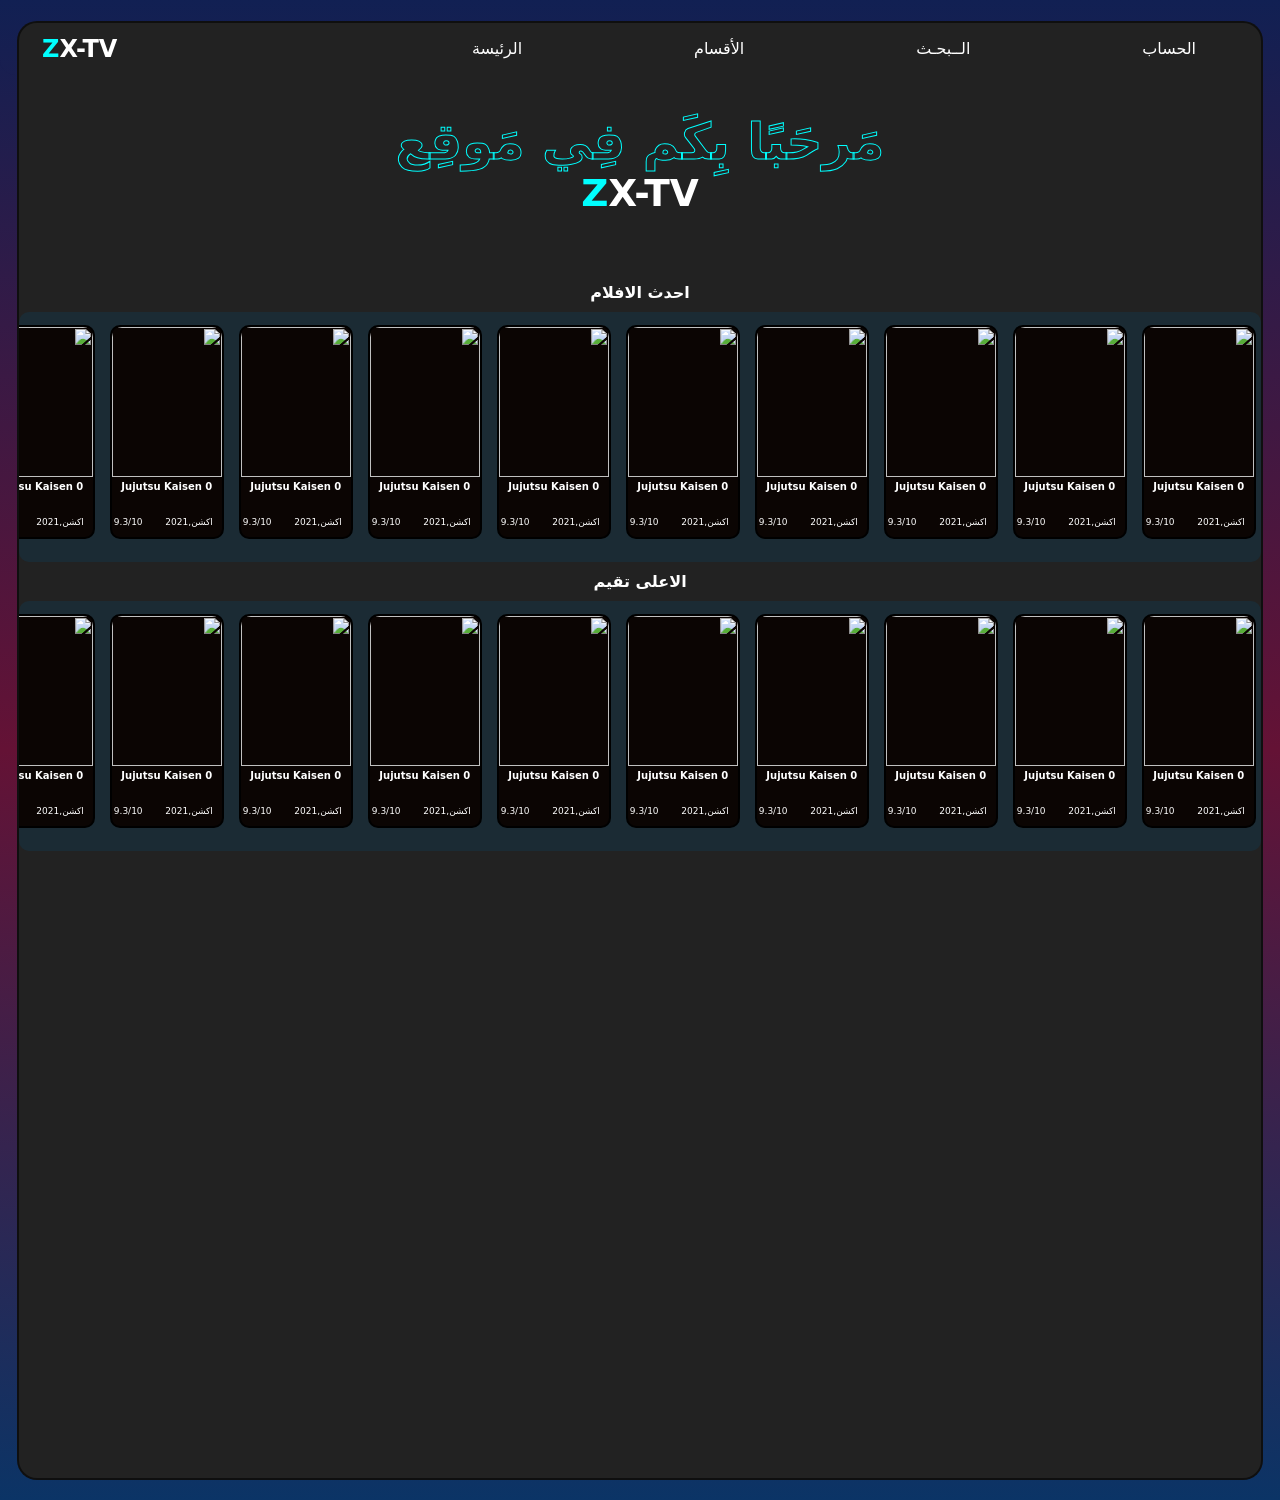
==== index.html @ 9d4d7cb9 "Add files via upload" ====
<!DOCTYPE html>
<html lang="en">
<head>
    <meta charset="UTF-8">
    <meta name="viewport" content="width=device-width, initial-scale=1.0">
     <link rel="stylesheet" href="style.css">
    <title>nourZX-TV</title>
    <link href='https://unpkg.com/boxicons@2.1.4/css/boxicons.min.css' rel='stylesheet'>
</head>
<body id="body">
    <div class="contaner">
    <div class="navbar" id="navbar1">
        <h2 class="logo"><a href="#"><b>Z</b>X-TV</a></h2>
        <ul>
            <li><a class="home" href="#">الرئيسة</a></li>
            <li><a class="cc" href="#">الأقسام</a></li>
            <li><a class="search" href="#">الــبحـث</a></li>
            <li><a href="#" class="gmail">الحساب</a></li>
        </ul>
        <button class="btnnav1"><i class='bx bx-menu'></i></button>
    </div>
    
    <div class="navbar2">
    <button class="btnnav"><i class='bx bx-menu'></i></button>
        <ul>
            <li><a class="home2" href="#">الرئيسة</a></li>
            <li><a class="cc2" href="#">الأقسام</a></li>
        </ul>
    </div>

        <div class="hello">
        <h1>مَرحَبًا بِكَم فِي مَوقِع</h1>
        <h2><b>Z</b>X-TV</h2>
        </div>

<div class="listmove">

    


<h4 class="sis">احدث الافلام</h4>
<div dir="rtl" class="movebar">


        

    <!-- الفلم -->
    <div class="move" >
        <!-- رابط مشاهده الفلم -->
        <a href="moves/Jujutsu Kaisen 0.html">
            <div>
            <!-- صوره الفلم -->
            <img src="https://pics.filmaffinity.com/gekijouban_jujutsu_kaisen_0-601223183-large.jpg" alt="">
            <!-- اسم الفلم -->
            <h4 class="name">Jujutsu Kaisen 0</h4>
            <!-- التفاصيل -->
            <ul class="CategoryRating">
                <!-- تصنيف الفلم -->
                <li> اكشن,2021</li>
                <!-- تقيم الفلم -->
                <li>9.3/10</li>
            </ul>
            </div>
        </a>

    </div>
    <!-- الفلم -->
    <div class="move" >
        <!-- رابط مشاهده الفلم -->
        <a href="moves/Jujutsu Kaisen 0.html">
            <div>
            <!-- صوره الفلم -->
            <img src="https://pics.filmaffinity.com/gekijouban_jujutsu_kaisen_0-601223183-large.jpg" alt="">
            <!-- اسم الفلم -->
            <h4 class="name">Jujutsu Kaisen 0</h4>
            <!-- التفاصيل -->
            <ul class="CategoryRating">
                <!-- تصنيف الفلم -->
                <li> اكشن,2021</li>
                <!-- تقيم الفلم -->
                <li>9.3/10</li>
            </ul>
            </div>
        </a>

    </div>
    <!-- الفلم -->
    <div class="move" >
        <!-- رابط مشاهده الفلم -->
        <a href="moves/Jujutsu Kaisen 0.html">
            <div>
            <!-- صوره الفلم -->
            <img src="https://pics.filmaffinity.com/gekijouban_jujutsu_kaisen_0-601223183-large.jpg" alt="">
            <!-- اسم الفلم -->
            <h4 class="name">Jujutsu Kaisen 0</h4>
            <!-- التفاصيل -->
            <ul class="CategoryRating">
                <!-- تصنيف الفلم -->
                <li> اكشن,2021</li>
                <!-- تقيم الفلم -->
                <li>9.3/10</li>
            </ul>
            </div>
        </a>

    </div>
    <!-- الفلم -->
    <div class="move">
        <!-- رابط مشاهده الفلم -->
        <a href="moves/Jujutsu Kaisen 0.html">
            <div>
            <!-- صوره الفلم -->
            <img src="https://pics.filmaffinity.com/gekijouban_jujutsu_kaisen_0-601223183-large.jpg" alt="">
            <!-- اسم الفلم -->
            <h4 class="name">Jujutsu Kaisen 0</h4>
            <!-- التفاصيل -->
            <ul class="CategoryRating">
                <!-- تصنيف الفلم -->
                <li> اكشن,2021</li>
                <!-- تقيم الفلم -->
                <li>9.3/10</li>
            </ul>
            </div>
        </a>

    </div>
     <!-- الفلم -->
     <div class="move">
        <!-- رابط مشاهده الفلم -->
        <a href="moves/Jujutsu Kaisen 0.html">
            <div>
            <!-- صوره الفلم -->
            <img src="https://pics.filmaffinity.com/gekijouban_jujutsu_kaisen_0-601223183-large.jpg" alt="">
            <!-- اسم الفلم -->
            <h4 class="name">Jujutsu Kaisen 0</h4>
            <!-- التفاصيل -->
            <ul class="CategoryRating">
                <!-- تصنيف الفلم -->
                <li> اكشن,2021</li>
                <!-- تقيم الفلم -->
                <li>9.3/10</li>
            </ul>
            </div>
        </a>

    </div>
    <!-- الفلم -->
    <div class="move">
        <!-- رابط مشاهده الفلم -->
        <a href="moves/Jujutsu Kaisen 0.html">
            <div>
            <!-- صوره الفلم -->
            <img src="https://pics.filmaffinity.com/gekijouban_jujutsu_kaisen_0-601223183-large.jpg" alt="">
            <!-- اسم الفلم -->
            <h4 class="name">Jujutsu Kaisen 0</h4>
            <!-- التفاصيل -->
            <ul class="CategoryRating">
                <!-- تصنيف الفلم -->
                <li> اكشن,2021</li>
                <!-- تقيم الفلم -->
                <li>9.3/10</li>
            </ul>
            </div>
        </a>

    </div>
    <!-- الفلم -->
    <div class="move" >
        <!-- رابط مشاهده الفلم -->
        <a href="moves/Jujutsu Kaisen 0.html">
            <div>
            <!-- صوره الفلم -->
            <img src="https://pics.filmaffinity.com/gekijouban_jujutsu_kaisen_0-601223183-large.jpg" alt="">
            <!-- اسم الفلم -->
            <h4 class="name">Jujutsu Kaisen 0</h4>
            <!-- التفاصيل -->
            <ul class="CategoryRating">
                <!-- تصنيف الفلم -->
                <li> اكشن,2021</li>
                <!-- تقيم الفلم -->
                <li>9.3/10</li>
            </ul>
            </div>
        </a>

    </div>
    <!-- الفلم -->
    <div class="move" >
        <!-- رابط مشاهده الفلم -->
        <a href="moves/Jujutsu Kaisen 0.html">
            <div>
            <!-- صوره الفلم -->
            <img src="https://pics.filmaffinity.com/gekijouban_jujutsu_kaisen_0-601223183-large.jpg" alt="">
            <!-- اسم الفلم -->
            <h4 class="name">Jujutsu Kaisen 0</h4>
            <!-- التفاصيل -->
            <ul class="CategoryRating">
                <!-- تصنيف الفلم -->
                <li> اكشن,2021</li>
                <!-- تقيم الفلم -->
                <li>9.3/10</li>
            </ul>
            </div>
        </a>

    </div>
     <!-- الفلم -->
     <div class="move" >
        <!-- رابط مشاهده الفلم -->
        <a href="moves/Jujutsu Kaisen 0.html">
            <div>
            <!-- صوره الفلم -->
            <img src="https://pics.filmaffinity.com/gekijouban_jujutsu_kaisen_0-601223183-large.jpg" alt="">
            <!-- اسم الفلم -->
            <h4 class="name">Jujutsu Kaisen 0</h4>
            <!-- التفاصيل -->
            <ul class="CategoryRating">
                <!-- تصنيف الفلم -->
                <li> اكشن,2021</li>
                <!-- تقيم الفلم -->
                <li>9.3/10</li>
            </ul>
            </div>
        </a>

    </div>
    <!-- الفلم -->
    <div class="move" >
        <!-- رابط مشاهده الفلم -->
        <a href="moves/Jujutsu Kaisen 0.html">
            <div>
            <!-- صوره الفلم -->
            <img src="https://pics.filmaffinity.com/gekijouban_jujutsu_kaisen_0-601223183-large.jpg" alt="">
            <!-- اسم الفلم -->
            <h4 class="name">Jujutsu Kaisen 0</h4>
            <!-- التفاصيل -->
            <ul class="CategoryRating">
                <!-- تصنيف الفلم -->
                <li> اكشن,2021</li>
                <!-- تقيم الفلم -->
                <li>9.3/10</li>
            </ul>
            </div>
        </a>

    </div>
    <!-- الفلم -->
    <div class="move">
        <!-- رابط مشاهده الفلم -->
        <a href="moves/Jujutsu Kaisen 0.html">
            <div>
            <!-- صوره الفلم -->
            <img src="https://pics.filmaffinity.com/gekijouban_jujutsu_kaisen_0-601223183-large.jpg" alt="">
            <!-- اسم الفلم -->
            <h4 class="name">Jujutsu Kaisen 0</h4>
            <!-- التفاصيل -->
            <ul class="CategoryRating">
                <!-- تصنيف الفلم -->
                <li> اكشن,2021</li>
                <!-- تقيم الفلم -->
                <li>9.3/10</li>
            </ul>
            </div>
        </a>

    </div>
    <!-- الفلم -->
    <div class="move" >
        <!-- رابط مشاهده الفلم -->
        <a href="moves/Jujutsu Kaisen 0.html">
            <div>
            <!-- صوره الفلم -->
            <img src="https://pics.filmaffinity.com/gekijouban_jujutsu_kaisen_0-601223183-large.jpg" alt="">
            <!-- اسم الفلم -->
            <h4 class="name">Jujutsu Kaisen 0</h4>
            <!-- التفاصيل -->
            <ul class="CategoryRating">
                <!-- تصنيف الفلم -->
                <li> اكشن,2021</li>
                <!-- تقيم الفلم -->
                <li>9.3/10</li>
            </ul>
            </div>
        </a>

    </div> 
     <!-- الفلم -->
     <div class="move" >
        <!-- رابط مشاهده الفلم -->
        <a href="moves/Jujutsu Kaisen 0.html">
            <div>
            <!-- صوره الفلم -->
            <img src="https://pics.filmaffinity.com/gekijouban_jujutsu_kaisen_0-601223183-large.jpg" alt="">
            <!-- اسم الفلم -->
            <h4 class="name">Jujutsu Kaisen 0</h4>
            <!-- التفاصيل -->
            <ul class="CategoryRating">
                <!-- تصنيف الفلم -->
                <li> اكشن,2021</li>
                <!-- تقيم الفلم -->
                <li>9.3/10</li>
            </ul>
            </div>
        </a>

    </div>
    <!-- الفلم -->
    <div class="move" >
        <!-- رابط مشاهده الفلم -->
        <a href="moves/Jujutsu Kaisen 0.html">
            <div>
            <!-- صوره الفلم -->
            <img src="https://pics.filmaffinity.com/gekijouban_jujutsu_kaisen_0-601223183-large.jpg" alt="">
            <!-- اسم الفلم -->
            <h4 class="name">Jujutsu Kaisen 0</h4>
            <!-- التفاصيل -->
            <ul class="CategoryRating">
                <!-- تصنيف الفلم -->
                <li> اكشن,2021</li>
                <!-- تقيم الفلم -->
                <li>9.3/10</li>
            </ul>
            </div>
        </a>

    </div>
    <!-- الفلم -->
    <div class="move" >
        <!-- رابط مشاهده الفلم -->
        <a href="moves/Jujutsu Kaisen 0.html">
            <div>
            <!-- صوره الفلم -->
            <img src="https://pics.filmaffinity.com/gekijouban_jujutsu_kaisen_0-601223183-large.jpg" alt="">
            <!-- اسم الفلم -->
            <h4 class="name">Jujutsu Kaisen 0</h4>
            <!-- التفاصيل -->
            <ul class="CategoryRating">
                <!-- تصنيف الفلم -->
                <li> اكشن,2021</li>
                <!-- تقيم الفلم -->
                <li>9.3/10</li>
            </ul>
            </div>
        </a>

    </div>
    <!-- الفلم -->
    <div class="move">
        <!-- رابط مشاهده الفلم -->
        <a href="moves/Jujutsu Kaisen 0.html">
            <div>
            <!-- صوره الفلم -->
            <img src="https://pics.filmaffinity.com/gekijouban_jujutsu_kaisen_0-601223183-large.jpg" alt="">
            <!-- اسم الفلم -->
            <h4 class="name">Jujutsu Kaisen 0</h4>
            <!-- التفاصيل -->
            <ul class="CategoryRating">
                <!-- تصنيف الفلم -->
                <li> اكشن,2021</li>
                <!-- تقيم الفلم -->
                <li>9.3/10</li>
            </ul>
            </div>
        </a>

    </div>
     <!-- الفلم -->
     <div class="move">
        <!-- رابط مشاهده الفلم -->
        <a href="moves/Jujutsu Kaisen 0.html">
            <div>
            <!-- صوره الفلم -->
            <img src="https://pics.filmaffinity.com/gekijouban_jujutsu_kaisen_0-601223183-large.jpg" alt="">
            <!-- اسم الفلم -->
            <h4 class="name">Jujutsu Kaisen 0</h4>
            <!-- التفاصيل -->
            <ul class="CategoryRating">
                <!-- تصنيف الفلم -->
                <li> اكشن,2021</li>
                <!-- تقيم الفلم -->
                <li>9.3/10</li>
            </ul>
            </div>
        </a>

    </div>
    <!-- الفلم -->
    <div class="move">
        <!-- رابط مشاهده الفلم -->
        <a href="moves/Jujutsu Kaisen 0.html">
            <div>
            <!-- صوره الفلم -->
            <img src="https://pics.filmaffinity.com/gekijouban_jujutsu_kaisen_0-601223183-large.jpg" alt="">
            <!-- اسم الفلم -->
            <h4 class="name">Jujutsu Kaisen 0</h4>
            <!-- التفاصيل -->
            <ul class="CategoryRating">
                <!-- تصنيف الفلم -->
                <li> اكشن,2021</li>
                <!-- تقيم الفلم -->
                <li>9.3/10</li>
            </ul>
            </div>
        </a>

    </div>
    <!-- الفلم -->
    <div class="move" >
        <!-- رابط مشاهده الفلم -->
        <a href="moves/Jujutsu Kaisen 0.html">
            <div>
            <!-- صوره الفلم -->
            <img src="https://pics.filmaffinity.com/gekijouban_jujutsu_kaisen_0-601223183-large.jpg" alt="">
            <!-- اسم الفلم -->
            <h4 class="name">Jujutsu Kaisen 0</h4>
            <!-- التفاصيل -->
            <ul class="CategoryRating">
                <!-- تصنيف الفلم -->
                <li> اكشن,2021</li>
                <!-- تقيم الفلم -->
                <li>9.3/10</li>
            </ul>
            </div>
        </a>

    </div>
    <!-- الفلم -->
    <div class="move" >
        <!-- رابط مشاهده الفلم -->
        <a href="moves/Jujutsu Kaisen 0.html">
            <div>
            <!-- صوره الفلم -->
            <img src="https://pics.filmaffinity.com/gekijouban_jujutsu_kaisen_0-601223183-large.jpg" alt="">
            <!-- اسم الفلم -->
            <h4 class="name">Jujutsu Kaisen 0</h4>
            <!-- التفاصيل -->
            <ul class="CategoryRating">
                <!-- تصنيف الفلم -->
                <li> اكشن,2021</li>
                <!-- تقيم الفلم -->
                <li>9.3/10</li>
            </ul>
            </div>
        </a>

    </div>
     <!-- الفلم -->
     <div class="move" >
        <!-- رابط مشاهده الفلم -->
        <a href="moves/Jujutsu Kaisen 0.html">
            <div>
            <!-- صوره الفلم -->
            <img src="https://pics.filmaffinity.com/gekijouban_jujutsu_kaisen_0-601223183-large.jpg" alt="">
            <!-- اسم الفلم -->
            <h4 class="name">Jujutsu Kaisen 0</h4>
            <!-- التفاصيل -->
            <ul class="CategoryRating">
                <!-- تصنيف الفلم -->
                <li> اكشن,2021</li>
                <!-- تقيم الفلم -->
                <li>9.3/10</li>
            </ul>
            </div>
        </a>

    </div>
    <!-- الفلم -->
    <div class="move" >
        <!-- رابط مشاهده الفلم -->
        <a href="moves/Jujutsu Kaisen 0.html">
            <div>
            <!-- صوره الفلم -->
            <img src="https://pics.filmaffinity.com/gekijouban_jujutsu_kaisen_0-601223183-large.jpg" alt="">
            <!-- اسم الفلم -->
            <h4 class="name">Jujutsu Kaisen 0</h4>
            <!-- التفاصيل -->
            <ul class="CategoryRating">
                <!-- تصنيف الفلم -->
                <li> اكشن,2021</li>
                <!-- تقيم الفلم -->
                <li>9.3/10</li>
            </ul>
            </div>
        </a>

    </div>
    <!-- الفلم -->
    <div class="move">
        <!-- رابط مشاهده الفلم -->
        <a href="moves/Jujutsu Kaisen 0.html">
            <div>
            <!-- صوره الفلم -->
            <img src="https://pics.filmaffinity.com/gekijouban_jujutsu_kaisen_0-601223183-large.jpg" alt="">
            <!-- اسم الفلم -->
            <h4 class="name">Jujutsu Kaisen 0</h4>
            <!-- التفاصيل -->
            <ul class="CategoryRating">
                <!-- تصنيف الفلم -->
                <li> اكشن,2021</li>
                <!-- تقيم الفلم -->
                <li>9.3/10</li>
            </ul>
            </div>
        </a>

    </div>
    <!-- الفلم -->
    <div class="move" >
        <!-- رابط مشاهده الفلم -->
        <a href="moves/Jujutsu Kaisen 0.html">
            <div>
            <!-- صوره الفلم -->
            <img src="https://pics.filmaffinity.com/gekijouban_jujutsu_kaisen_0-601223183-large.jpg" alt="">
            <!-- اسم الفلم -->
            <h4 class="name">Jujutsu Kaisen 0</h4>
            <!-- التفاصيل -->
            <ul class="CategoryRating">
                <!-- تصنيف الفلم -->
                <li> اكشن,2021</li>
                <!-- تقيم الفلم -->
                <li>9.3/10</li>
            </ul>
            </div>
        </a>

    </div> 

</div>





<h4 class="sis"> الاعلى تقيم</h4>
<div dir="rtl" class="movebar">
    
      <!-- الفلم -->
      <div class="move" >
        <!-- رابط مشاهده الفلم -->
        <a href="moves/Jujutsu Kaisen 0.html">
            <div>
            <!-- صوره الفلم -->
            <img src="https://pics.filmaffinity.com/gekijouban_jujutsu_kaisen_0-601223183-large.jpg" alt="">
            <!-- اسم الفلم -->
            <h4 class="name">Jujutsu Kaisen 0</h4>
            <!-- التفاصيل -->
            <ul class="CategoryRating">
                <!-- تصنيف الفلم -->
                <li> اكشن,2021</li>
                <!-- تقيم الفلم -->
                <li>9.3/10</li>
            </ul>
            </div>
        </a>

    </div>
    <!-- الفلم -->
    <div class="move" >
        <!-- رابط مشاهده الفلم -->
        <a href="moves/Jujutsu Kaisen 0.html">
            <div>
            <!-- صوره الفلم -->
            <img src="https://pics.filmaffinity.com/gekijouban_jujutsu_kaisen_0-601223183-large.jpg" alt="">
            <!-- اسم الفلم -->
            <h4 class="name">Jujutsu Kaisen 0</h4>
            <!-- التفاصيل -->
            <ul class="CategoryRating">
                <!-- تصنيف الفلم -->
                <li> اكشن,2021</li>
                <!-- تقيم الفلم -->
                <li>9.3/10</li>
            </ul>
            </div>
        </a>

    </div>
    <!-- الفلم -->
    <div class="move" >
        <!-- رابط مشاهده الفلم -->
        <a href="moves/Jujutsu Kaisen 0.html">
            <div>
            <!-- صوره الفلم -->
            <img src="https://pics.filmaffinity.com/gekijouban_jujutsu_kaisen_0-601223183-large.jpg" alt="">
            <!-- اسم الفلم -->
            <h4 class="name">Jujutsu Kaisen 0</h4>
            <!-- التفاصيل -->
            <ul class="CategoryRating">
                <!-- تصنيف الفلم -->
                <li> اكشن,2021</li>
                <!-- تقيم الفلم -->
                <li>9.3/10</li>
            </ul>
            </div>
        </a>

    </div>
    <!-- الفلم -->
    <div class="move">
        <!-- رابط مشاهده الفلم -->
        <a href="moves/Jujutsu Kaisen 0.html">
            <div>
            <!-- صوره الفلم -->
            <img src="https://pics.filmaffinity.com/gekijouban_jujutsu_kaisen_0-601223183-large.jpg" alt="">
            <!-- اسم الفلم -->
            <h4 class="name">Jujutsu Kaisen 0</h4>
            <!-- التفاصيل -->
            <ul class="CategoryRating">
                <!-- تصنيف الفلم -->
                <li> اكشن,2021</li>
                <!-- تقيم الفلم -->
                <li>9.3/10</li>
            </ul>
            </div>
        </a>

    </div>
     <!-- الفلم -->
     <div class="move">
        <!-- رابط مشاهده الفلم -->
        <a href="moves/Jujutsu Kaisen 0.html">
            <div>
            <!-- صوره الفلم -->
            <img src="https://pics.filmaffinity.com/gekijouban_jujutsu_kaisen_0-601223183-large.jpg" alt="">
            <!-- اسم الفلم -->
            <h4 class="name">Jujutsu Kaisen 0</h4>
            <!-- التفاصيل -->
            <ul class="CategoryRating">
                <!-- تصنيف الفلم -->
                <li> اكشن,2021</li>
                <!-- تقيم الفلم -->
                <li>9.3/10</li>
            </ul>
            </div>
        </a>

    </div>
    <!-- الفلم -->
    <div class="move">
        <!-- رابط مشاهده الفلم -->
        <a href="moves/Jujutsu Kaisen 0.html">
            <div>
            <!-- صوره الفلم -->
            <img src="https://pics.filmaffinity.com/gekijouban_jujutsu_kaisen_0-601223183-large.jpg" alt="">
            <!-- اسم الفلم -->
            <h4 class="name">Jujutsu Kaisen 0</h4>
            <!-- التفاصيل -->
            <ul class="CategoryRating">
                <!-- تصنيف الفلم -->
                <li> اكشن,2021</li>
                <!-- تقيم الفلم -->
                <li>9.3/10</li>
            </ul>
            </div>
        </a>

    </div>
    <!-- الفلم -->
    <div class="move" >
        <!-- رابط مشاهده الفلم -->
        <a href="moves/Jujutsu Kaisen 0.html">
            <div>
            <!-- صوره الفلم -->
            <img src="https://pics.filmaffinity.com/gekijouban_jujutsu_kaisen_0-601223183-large.jpg" alt="">
            <!-- اسم الفلم -->
            <h4 class="name">Jujutsu Kaisen 0</h4>
            <!-- التفاصيل -->
            <ul class="CategoryRating">
                <!-- تصنيف الفلم -->
                <li> اكشن,2021</li>
                <!-- تقيم الفلم -->
                <li>9.3/10</li>
            </ul>
            </div>
        </a>

    </div>
    <!-- الفلم -->
    <div class="move" >
        <!-- رابط مشاهده الفلم -->
        <a href="moves/Jujutsu Kaisen 0.html">
            <div>
            <!-- صوره الفلم -->
            <img src="https://pics.filmaffinity.com/gekijouban_jujutsu_kaisen_0-601223183-large.jpg" alt="">
            <!-- اسم الفلم -->
            <h4 class="name">Jujutsu Kaisen 0</h4>
            <!-- التفاصيل -->
            <ul class="CategoryRating">
                <!-- تصنيف الفلم -->
                <li> اكشن,2021</li>
                <!-- تقيم الفلم -->
                <li>9.3/10</li>
            </ul>
            </div>
        </a>

    </div>
     <!-- الفلم -->
     <div class="move" >
        <!-- رابط مشاهده الفلم -->
        <a href="moves/Jujutsu Kaisen 0.html">
            <div>
            <!-- صوره الفلم -->
            <img src="https://pics.filmaffinity.com/gekijouban_jujutsu_kaisen_0-601223183-large.jpg" alt="">
            <!-- اسم الفلم -->
            <h4 class="name">Jujutsu Kaisen 0</h4>
            <!-- التفاصيل -->
            <ul class="CategoryRating">
                <!-- تصنيف الفلم -->
                <li> اكشن,2021</li>
                <!-- تقيم الفلم -->
                <li>9.3/10</li>
            </ul>
            </div>
        </a>

    </div>
    <!-- الفلم -->
    <div class="move" >
        <!-- رابط مشاهده الفلم -->
        <a href="moves/Jujutsu Kaisen 0.html">
            <div>
            <!-- صوره الفلم -->
            <img src="https://pics.filmaffinity.com/gekijouban_jujutsu_kaisen_0-601223183-large.jpg" alt="">
            <!-- اسم الفلم -->
            <h4 class="name">Jujutsu Kaisen 0</h4>
            <!-- التفاصيل -->
            <ul class="CategoryRating">
                <!-- تصنيف الفلم -->
                <li> اكشن,2021</li>
                <!-- تقيم الفلم -->
                <li>9.3/10</li>
            </ul>
            </div>
        </a>

    </div>
    <!-- الفلم -->
    <div class="move">
        <!-- رابط مشاهده الفلم -->
        <a href="moves/Jujutsu Kaisen 0.html">
            <div>
            <!-- صوره الفلم -->
            <img src="https://pics.filmaffinity.com/gekijouban_jujutsu_kaisen_0-601223183-large.jpg" alt="">
            <!-- اسم الفلم -->
            <h4 class="name">Jujutsu Kaisen 0</h4>
            <!-- التفاصيل -->
            <ul class="CategoryRating">
                <!-- تصنيف الفلم -->
                <li> اكشن,2021</li>
                <!-- تقيم الفلم -->
                <li>9.3/10</li>
            </ul>
            </div>
        </a>

    </div>
    <!-- الفلم -->
    <div class="move" >
        <!-- رابط مشاهده الفلم -->
        <a href="moves/Jujutsu Kaisen 0.html">
            <div>
            <!-- صوره الفلم -->
            <img src="https://pics.filmaffinity.com/gekijouban_jujutsu_kaisen_0-601223183-large.jpg" alt="">
            <!-- اسم الفلم -->
            <h4 class="name">Jujutsu Kaisen 0</h4>
            <!-- التفاصيل -->
            <ul class="CategoryRating">
                <!-- تصنيف الفلم -->
                <li> اكشن,2021</li>
                <!-- تقيم الفلم -->
                <li>9.3/10</li>
            </ul>
            </div>
        </a>

    </div> 
     <!-- الفلم -->
     <div class="move" >
        <!-- رابط مشاهده الفلم -->
        <a href="moves/Jujutsu Kaisen 0.html">
            <div>
            <!-- صوره الفلم -->
            <img src="https://pics.filmaffinity.com/gekijouban_jujutsu_kaisen_0-601223183-large.jpg" alt="">
            <!-- اسم الفلم -->
            <h4 class="name">Jujutsu Kaisen 0</h4>
            <!-- التفاصيل -->
            <ul class="CategoryRating">
                <!-- تصنيف الفلم -->
                <li> اكشن,2021</li>
                <!-- تقيم الفلم -->
                <li>9.3/10</li>
            </ul>
            </div>
        </a>

    </div>
    <!-- الفلم -->
    <div class="move" >
        <!-- رابط مشاهده الفلم -->
        <a href="moves/Jujutsu Kaisen 0.html">
            <div>
            <!-- صوره الفلم -->
            <img src="https://pics.filmaffinity.com/gekijouban_jujutsu_kaisen_0-601223183-large.jpg" alt="">
            <!-- اسم الفلم -->
            <h4 class="name">Jujutsu Kaisen 0</h4>
            <!-- التفاصيل -->
            <ul class="CategoryRating">
                <!-- تصنيف الفلم -->
                <li> اكشن,2021</li>
                <!-- تقيم الفلم -->
                <li>9.3/10</li>
            </ul>
            </div>
        </a>

    </div>
    <!-- الفلم -->
    <div class="move" >
        <!-- رابط مشاهده الفلم -->
        <a href="moves/Jujutsu Kaisen 0.html">
            <div>
            <!-- صوره الفلم -->
            <img src="https://pics.filmaffinity.com/gekijouban_jujutsu_kaisen_0-601223183-large.jpg" alt="">
            <!-- اسم الفلم -->
            <h4 class="name">Jujutsu Kaisen 0</h4>
            <!-- التفاصيل -->
            <ul class="CategoryRating">
                <!-- تصنيف الفلم -->
                <li> اكشن,2021</li>
                <!-- تقيم الفلم -->
                <li>9.3/10</li>
            </ul>
            </div>
        </a>

    </div>
    <!-- الفلم -->
    <div class="move">
        <!-- رابط مشاهده الفلم -->
        <a href="moves/Jujutsu Kaisen 0.html">
            <div>
            <!-- صوره الفلم -->
            <img src="https://pics.filmaffinity.com/gekijouban_jujutsu_kaisen_0-601223183-large.jpg" alt="">
            <!-- اسم الفلم -->
            <h4 class="name">Jujutsu Kaisen 0</h4>
            <!-- التفاصيل -->
            <ul class="CategoryRating">
                <!-- تصنيف الفلم -->
                <li> اكشن,2021</li>
                <!-- تقيم الفلم -->
                <li>9.3/10</li>
            </ul>
            </div>
        </a>

    </div>
     <!-- الفلم -->
     <div class="move">
        <!-- رابط مشاهده الفلم -->
        <a href="moves/Jujutsu Kaisen 0.html">
            <div>
            <!-- صوره الفلم -->
            <img src="https://pics.filmaffinity.com/gekijouban_jujutsu_kaisen_0-601223183-large.jpg" alt="">
            <!-- اسم الفلم -->
            <h4 class="name">Jujutsu Kaisen 0</h4>
            <!-- التفاصيل -->
            <ul class="CategoryRating">
                <!-- تصنيف الفلم -->
                <li> اكشن,2021</li>
                <!-- تقيم الفلم -->
                <li>9.3/10</li>
            </ul>
            </div>
        </a>

    </div>
    <!-- الفلم -->
    <div class="move">
        <!-- رابط مشاهده الفلم -->
        <a href="moves/Jujutsu Kaisen 0.html">
            <div>
            <!-- صوره الفلم -->
            <img src="https://pics.filmaffinity.com/gekijouban_jujutsu_kaisen_0-601223183-large.jpg" alt="">
            <!-- اسم الفلم -->
            <h4 class="name">Jujutsu Kaisen 0</h4>
            <!-- التفاصيل -->
            <ul class="CategoryRating">
                <!-- تصنيف الفلم -->
                <li> اكشن,2021</li>
                <!-- تقيم الفلم -->
                <li>9.3/10</li>
            </ul>
            </div>
        </a>

    </div>
    <!-- الفلم -->
    <div class="move" >
        <!-- رابط مشاهده الفلم -->
        <a href="moves/Jujutsu Kaisen 0.html">
            <div>
            <!-- صوره الفلم -->
            <img src="https://pics.filmaffinity.com/gekijouban_jujutsu_kaisen_0-601223183-large.jpg" alt="">
            <!-- اسم الفلم -->
            <h4 class="name">Jujutsu Kaisen 0</h4>
            <!-- التفاصيل -->
            <ul class="CategoryRating">
                <!-- تصنيف الفلم -->
                <li> اكشن,2021</li>
                <!-- تقيم الفلم -->
                <li>9.3/10</li>
            </ul>
            </div>
        </a>

    </div>
    <!-- الفلم -->
    <div class="move" >
        <!-- رابط مشاهده الفلم -->
        <a href="moves/Jujutsu Kaisen 0.html">
            <div>
            <!-- صوره الفلم -->
            <img src="https://pics.filmaffinity.com/gekijouban_jujutsu_kaisen_0-601223183-large.jpg" alt="">
            <!-- اسم الفلم -->
            <h4 class="name">Jujutsu Kaisen 0</h4>
            <!-- التفاصيل -->
            <ul class="CategoryRating">
                <!-- تصنيف الفلم -->
                <li> اكشن,2021</li>
                <!-- تقيم الفلم -->
                <li>9.3/10</li>
            </ul>
            </div>
        </a>

    </div>
     <!-- الفلم -->
     <div class="move" >
        <!-- رابط مشاهده الفلم -->
        <a href="moves/Jujutsu Kaisen 0.html">
            <div>
            <!-- صوره الفلم -->
            <img src="https://pics.filmaffinity.com/gekijouban_jujutsu_kaisen_0-601223183-large.jpg" alt="">
            <!-- اسم الفلم -->
            <h4 class="name">Jujutsu Kaisen 0</h4>
            <!-- التفاصيل -->
            <ul class="CategoryRating">
                <!-- تصنيف الفلم -->
                <li> اكشن,2021</li>
                <!-- تقيم الفلم -->
                <li>9.3/10</li>
            </ul>
            </div>
        </a>

    </div>
    <!-- الفلم -->
    <div class="move" >
        <!-- رابط مشاهده الفلم -->
        <a href="moves/Jujutsu Kaisen 0.html">
            <div>
            <!-- صوره الفلم -->
            <img src="https://pics.filmaffinity.com/gekijouban_jujutsu_kaisen_0-601223183-large.jpg" alt="">
            <!-- اسم الفلم -->
            <h4 class="name">Jujutsu Kaisen 0</h4>
            <!-- التفاصيل -->
            <ul class="CategoryRating">
                <!-- تصنيف الفلم -->
                <li> اكشن,2021</li>
                <!-- تقيم الفلم -->
                <li>9.3/10</li>
            </ul>
            </div>
        </a>

    </div>
    <!-- الفلم -->
    <div class="move">
        <!-- رابط مشاهده الفلم -->
        <a href="moves/Jujutsu Kaisen 0.html">
            <div>
            <!-- صوره الفلم -->
            <img src="https://pics.filmaffinity.com/gekijouban_jujutsu_kaisen_0-601223183-large.jpg" alt="">
            <!-- اسم الفلم -->
            <h4 class="name">Jujutsu Kaisen 0</h4>
            <!-- التفاصيل -->
            <ul class="CategoryRating">
                <!-- تصنيف الفلم -->
                <li> اكشن,2021</li>
                <!-- تقيم الفلم -->
                <li>9.3/10</li>
            </ul>
            </div>
        </a>

    </div>
    <!-- الفلم -->
    <div class="move" >
        <!-- رابط مشاهده الفلم -->
        <a href="moves/Jujutsu Kaisen 0.html">
            <div>
            <!-- صوره الفلم -->
            <img src="https://pics.filmaffinity.com/gekijouban_jujutsu_kaisen_0-601223183-large.jpg" alt="">
            <!-- اسم الفلم -->
            <h4 class="name">Jujutsu Kaisen 0</h4>
            <!-- التفاصيل -->
            <ul class="CategoryRating">
                <!-- تصنيف الفلم -->
                <li> اكشن,2021</li>
                <!-- تقيم الفلم -->
                <li>9.3/10</li>
            </ul>
            </div>
        </a>

    </div> 


</div>

   
    











</div>
    </div>


    <script src="script.js"></script>
</body>
</html>
---- style.css ----
*{
    margin: 0;
    padding: 0;
    font-family: system-ui;
    color: white;
}
body{
height: 1500px;
background-image: linear-gradient(to bottom,#112053,#641235,rgb(11, 52, 102));
display: flex;
align-items: center;
justify-content: center;
}

::-webkit-scrollbar{
    width: 15px;
    height: 15px;
}
::-webkit-scrollbar-track{
    background-color: rgb(10, 96, 139);
    
}
::-webkit-scrollbar-thumb{
    background-color: #00ffff63;
    border-radius: 10px;
    cursor: pointer;
}
::-webkit-scrollbar-thumb:hover{
    background-color: #00ffffca;
}
::-webkit-scrollbar-button{
  background: #188e88;
 border: 2px solid rgba(0, 0, 0, 0.289);
 cursor: all-scroll;
}

/* contaner */
.contaner{
    background: #222;
    width: 97%;
    height: 97%;
    border: 2px solid rgba(0, 0, 0, 0.556);
    border-radius: 20px;
    position: relative;
    
}
/* navbar */
a{
    text-decoration: none;
}
li{
    
    list-style: none;
}

.navbar{
    z-index: 100;
    width: 100%;
    padding: 10px 0px;
    border-radius: 0 0  15px 15px;
    position: fixed;
    left: 0;
    display: flex;
    justify-content: space-between;
    align-items: center;
    transform: translateY(0px);
    transition: all 0.5s ease-in-out;
  
}
.navbar .logo{
margin: 0 40px;
transition: 0.5s;
}
.navbar .logo:hover{
    letter-spacing: 1.3px;
}
.navbar h2 a b,.hello h2 b{
    color: #00ffff;
    
}
.navbar ul{
    display: flex;
    justify-content: space-around;
    width: 70%;
    
    
}
.navbar ul a{
    padding: 4px 6px;
    border-radius: 10px;
    border: 2px solid transparent;
    transition: 0.5s;
}
.navbar ul a::before{
    content: '';
    width: 0px;
    height: 2px;
    position: absolute;
    bottom: 11px;
    background: #00ffff;
    transition: 0.5s;
}
.navbar ul a:hover::before{
    content: '';
    width: 50px;
    height: 2px;
    position: absolute;
    bottom: 11px;
    background: #00ffff;
}
.navbar2,.btnnav{
    display: none;
}
/* hello */
.hello {
    text-align: center;
    position: relative;
    top: 90px;
    font-size: 25px;
    transition: .5s;
    height: 50px;
    
}
.hello h1{
    -webkit-text-stroke: 1px aqua;
    color: #222;
    transition: 0.5s;
}
.hello h1:hover{
    letter-spacing: 1px;
    -webkit-text-stroke: 1px #f200ff;
}
.hello h2{
    transition: .5s;
}
.hello h2:hover{
    letter-spacing: 1px;
}
.btnnav ,.btnnav1{
    display: none;
}
::selection{
    background-color: #6118d6bf;
}
.listmove{
    position: relative;
    top:210px ;
    display: flex;
    flex-direction: column;
    align-items: center;
    gap: 10px;
    height: 1000px;

}
.movebar{
    display: flex;
    position: relative;
    height: 250px;
    width: 100%;
    gap: 10px;
    border-radius: 10px;
    background-color: #103b5262;
    overflow-y: hidden; 
}

.move{
    margin-right: 5px;
    position: relative;
    top: 13px;
    right: 0;
    display: flex;
    gap: 10px;
}

.move a div{
    position: relative;
    background-color: #0b0503;
    width: 110px;
    height: 210px;
    border-radius: 10px;
    text-align: start;
    border: 2px solid black;
    transition: 0.5s;
}
.move a div img{
    border-radius: 10px 10px 0 0;
    height: 150px;
    width: 100%;
    
}
.move a div:hover{
box-shadow: 1px 1px 15px 0px aqua;
}
.name{
    text-align: center;
    height: 30px;
    font-size: 10px;
    
}

.CategoryRating{
    position: absolute;
    bottom: 10px;
    left: 2px;
    justify-content: space-between;
    display: flex;
    font-size: 9px;
    width: 90%;
}
.none{
    display: none;
}

/* made */
@media (max-width:690px) {
    
    .navbar ul li a input{
        padding: 2px 4px;
        color: black;
        font-size: 15px;
        max-width:280px ;
        border-radius: 8px;
        outline: none;
        border: 2px solid black;
        
        
    }
    .home ,.cc {
        display: none;
    }
    .btnnav{
        display: block;
        margin: 23px 3px;
    }
    /* clos */
    .navbar2{
        display: none;
        flex-direction: column;
        position: fixed;
        right: 0;
        top: 0;
        background-color: black;
        width: 70px;
        height: 100vh;
        padding: 10px;
        border-radius: 10px 0 0 0 ;
        z-index: 100;
        transition: 0.5s;
    }
    .navbar{
        z-index: 100;
        width: 100%;
        position: fixed;
        display: flex;
        justify-content: center;
        align-items: center;
        padding: 10px 0px;
    }
    .btnnav ,.btnnav1{
        
        display: block;
        width: 30px;
        height: 30px;
        font-size: 20px;
        background: #6118d6;
        outline: none;
        border: 2px dotted rgba(0, 0, 0, 0.755);
        border-radius: 10px;
        cursor: pointer;
        transition: 0.5s;
        z-index: 101;
        
    }
    .btnnav1{
        margin-right: 20px;
    }
    
    .btnnav1:hover ,.btnnav:hover{
        transform: scale(1.1);
        }

   
    .block{
        display: block;
    }
    .navbar2 ul li {
        margin-bottom: 30px;
        border-radius: 10px;
        border: 2px solid black;
    }
    .navbar2 ul li a{
        background-color: #222;
        border-radius: 10px;
        border: 2px solid transparent;
        transition: 0.5s;
        padding: 6px;
        
    }
    .navbar2 ul li a:hover{
        background: #00ffff;
        border: 2px solid white;
        color: black;
    }
    .hello {
    
        text-align: center;
        position: relative;
        top: 100px;
        font-size: 20px;
        transition: .5s; 
        height: 50px; 
    }
    .navbar .logo{
        margin: 0 20px;
        width: 100px;
        }
}
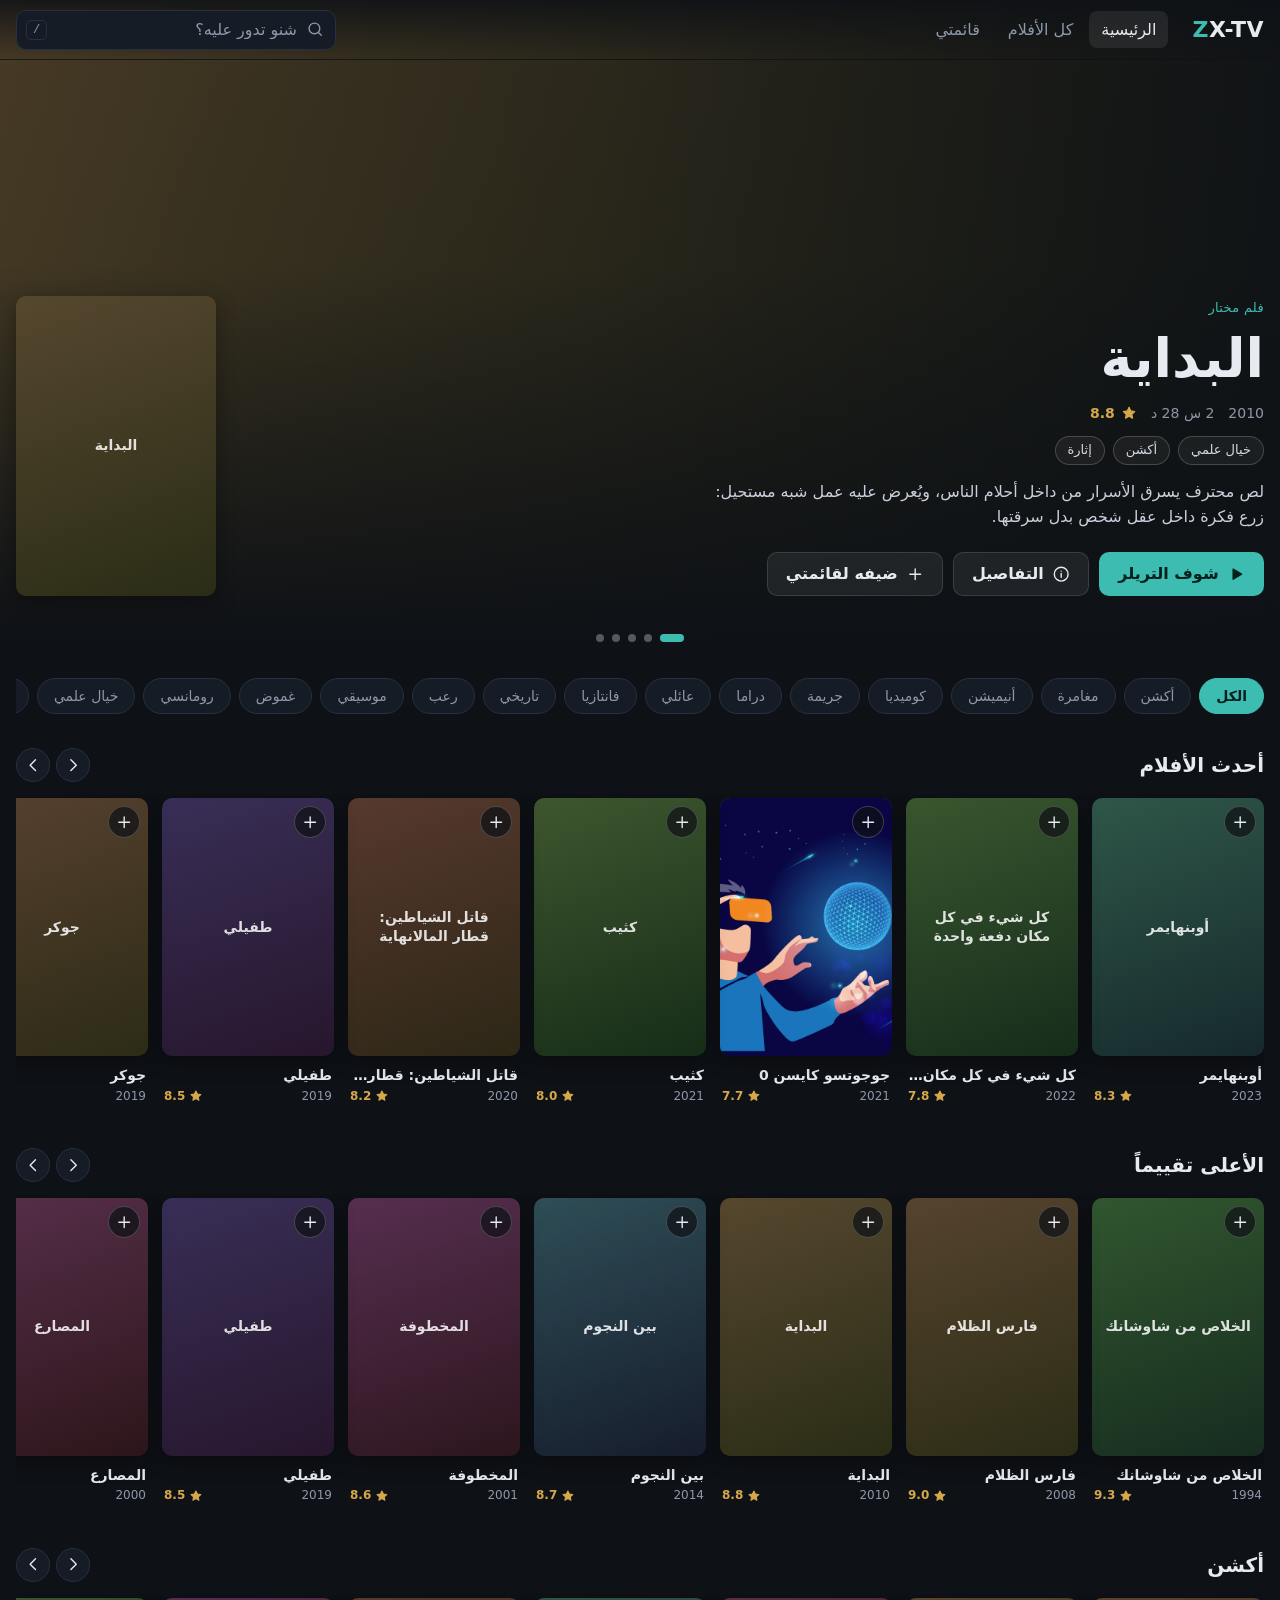
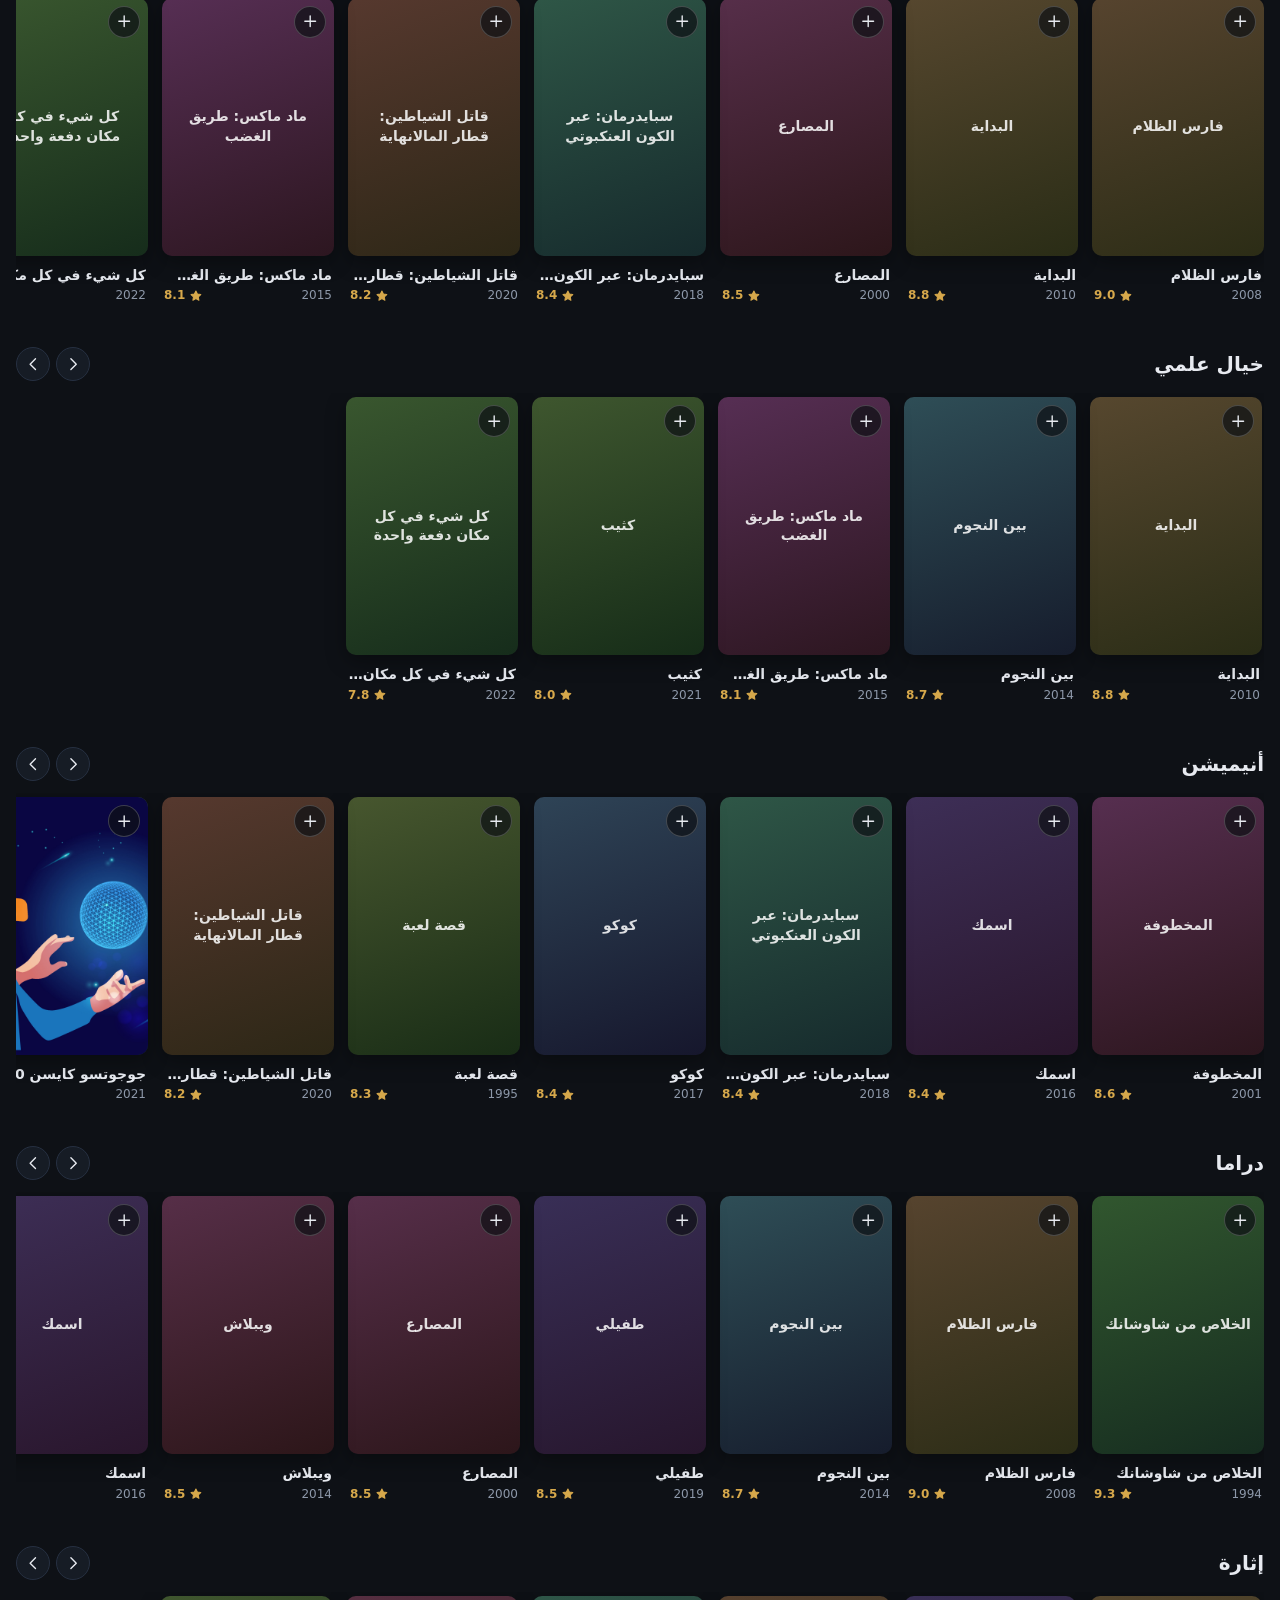
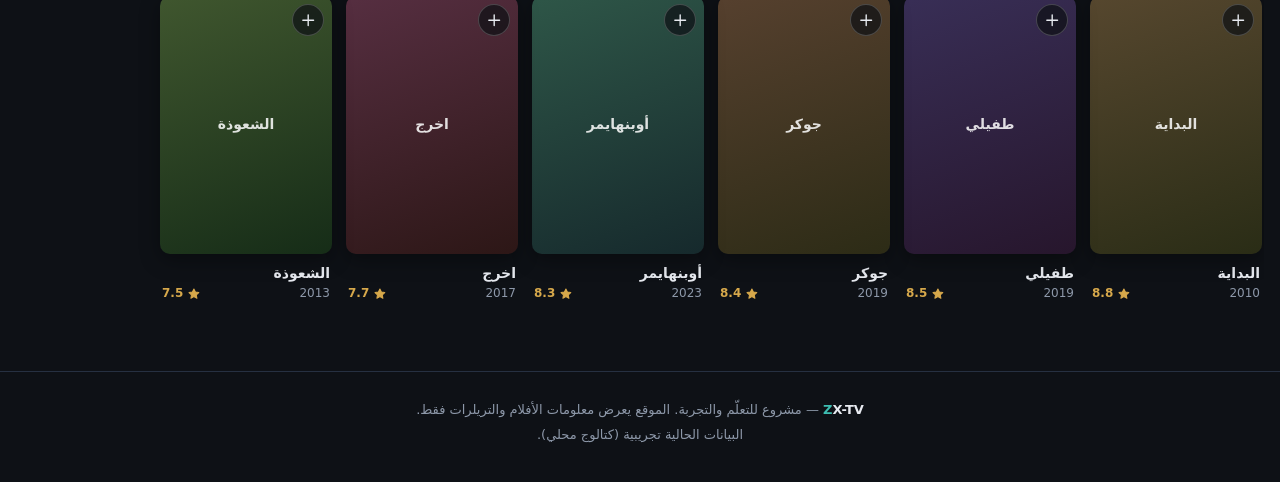
==== commit 44718f5b: "Rebuild ZX-TV as a full movie site - Home: rotating featured hero, genre rows, chips, live search, s" ====
--- a/index.html
+++ b/index.html
@@ -1,1040 +1,24 @@
-<!DOCTYPE html>
-<html lang="en">
-<head>
-    <meta charset="UTF-8">
-    <meta name="viewport" content="width=device-width, initial-scale=1.0">
-     <link rel="stylesheet" href="style.css">
-    <title>nourZX-TV</title>
-    <link href='https://unpkg.com/boxicons@2.1.4/css/boxicons.min.css' rel='stylesheet'>
-</head>
-<body id="body">
-    <div class="contaner">
-    <div class="navbar" id="navbar1">
-        <h2 class="logo"><a href="#"><b>Z</b>X-TV</a></h2>
-        <ul>
-            <li><a class="home" href="#">الرئيسة</a></li>
-            <li><a class="cc" href="#">الأقسام</a></li>
-            <li><a class="search" href="#">الــبحـث</a></li>
-            <li><a href="#" class="gmail">الحساب</a></li>
-        </ul>
-        <button class="btnnav1"><i class='bx bx-menu'></i></button>
-    </div>
-    
-    <div class="navbar2">
-    <button class="btnnav"><i class='bx bx-menu'></i></button>
-        <ul>
-            <li><a class="home2" href="#">الرئيسة</a></li>
-            <li><a class="cc2" href="#">الأقسام</a></li>
-        </ul>
-    </div>
-
-        <div class="hello">
-        <h1>مَرحَبًا بِكَم فِي مَوقِع</h1>
-        <h2><b>Z</b>X-TV</h2>
-        </div>
-
-<div class="listmove">
-
-    
-
-
-<h4 class="sis">احدث الافلام</h4>
-<div dir="rtl" class="movebar">
-
-
-        
-
-    <!-- الفلم -->
-    <div class="move" >
-        <!-- رابط مشاهده الفلم -->
-        <a href="moves/Jujutsu Kaisen 0.html">
-            <div>
-            <!-- صوره الفلم -->
-            <img src="https://pics.filmaffinity.com/gekijouban_jujutsu_kaisen_0-601223183-large.jpg" alt="">
-            <!-- اسم الفلم -->
-            <h4 class="name">Jujutsu Kaisen 0</h4>
-            <!-- التفاصيل -->
-            <ul class="CategoryRating">
-                <!-- تصنيف الفلم -->
-                <li> اكشن,2021</li>
-                <!-- تقيم الفلم -->
-                <li>9.3/10</li>
-            </ul>
-            </div>
-        </a>
-
-    </div>
-    <!-- الفلم -->
-    <div class="move" >
-        <!-- رابط مشاهده الفلم -->
-        <a href="moves/Jujutsu Kaisen 0.html">
-            <div>
-            <!-- صوره الفلم -->
-            <img src="https://pics.filmaffinity.com/gekijouban_jujutsu_kaisen_0-601223183-large.jpg" alt="">
-            <!-- اسم الفلم -->
-            <h4 class="name">Jujutsu Kaisen 0</h4>
-            <!-- التفاصيل -->
-            <ul class="CategoryRating">
-                <!-- تصنيف الفلم -->
-                <li> اكشن,2021</li>
-                <!-- تقيم الفلم -->
-                <li>9.3/10</li>
-            </ul>
-            </div>
-        </a>
-
-    </div>
-    <!-- الفلم -->
-    <div class="move" >
-        <!-- رابط مشاهده الفلم -->
-        <a href="moves/Jujutsu Kaisen 0.html">
-            <div>
-            <!-- صوره الفلم -->
-            <img src="https://pics.filmaffinity.com/gekijouban_jujutsu_kaisen_0-601223183-large.jpg" alt="">
-            <!-- اسم الفلم -->
-            <h4 class="name">Jujutsu Kaisen 0</h4>
-            <!-- التفاصيل -->
-            <ul class="CategoryRating">
-                <!-- تصنيف الفلم -->
-                <li> اكشن,2021</li>
-                <!-- تقيم الفلم -->
-                <li>9.3/10</li>
-            </ul>
-            </div>
-        </a>
-
-    </div>
-    <!-- الفلم -->
-    <div class="move">
-        <!-- رابط مشاهده الفلم -->
-        <a href="moves/Jujutsu Kaisen 0.html">
-            <div>
-            <!-- صوره الفلم -->
-            <img src="https://pics.filmaffinity.com/gekijouban_jujutsu_kaisen_0-601223183-large.jpg" alt="">
-            <!-- اسم الفلم -->
-            <h4 class="name">Jujutsu Kaisen 0</h4>
-            <!-- التفاصيل -->
-            <ul class="CategoryRating">
-                <!-- تصنيف الفلم -->
-                <li> اكشن,2021</li>
-                <!-- تقيم الفلم -->
-                <li>9.3/10</li>
-            </ul>
-            </div>
-        </a>
-
-    </div>
-     <!-- الفلم -->
-     <div class="move">
-        <!-- رابط مشاهده الفلم -->
-        <a href="moves/Jujutsu Kaisen 0.html">
-            <div>
-            <!-- صوره الفلم -->
-            <img src="https://pics.filmaffinity.com/gekijouban_jujutsu_kaisen_0-601223183-large.jpg" alt="">
-            <!-- اسم الفلم -->
-            <h4 class="name">Jujutsu Kaisen 0</h4>
-            <!-- التفاصيل -->
-            <ul class="CategoryRating">
-                <!-- تصنيف الفلم -->
-                <li> اكشن,2021</li>
-                <!-- تقيم الفلم -->
-                <li>9.3/10</li>
-            </ul>
-            </div>
-        </a>
-
-    </div>
-    <!-- الفلم -->
-    <div class="move">
-        <!-- رابط مشاهده الفلم -->
-        <a href="moves/Jujutsu Kaisen 0.html">
-            <div>
-            <!-- صوره الفلم -->
-            <img src="https://pics.filmaffinity.com/gekijouban_jujutsu_kaisen_0-601223183-large.jpg" alt="">
-            <!-- اسم الفلم -->
-            <h4 class="name">Jujutsu Kaisen 0</h4>
-            <!-- التفاصيل -->
-            <ul class="CategoryRating">
-                <!-- تصنيف الفلم -->
-                <li> اكشن,2021</li>
-                <!-- تقيم الفلم -->
-                <li>9.3/10</li>
-            </ul>
-            </div>
-        </a>
-
-    </div>
-    <!-- الفلم -->
-    <div class="move" >
-        <!-- رابط مشاهده الفلم -->
-        <a href="moves/Jujutsu Kaisen 0.html">
-            <div>
-            <!-- صوره الفلم -->
-            <img src="https://pics.filmaffinity.com/gekijouban_jujutsu_kaisen_0-601223183-large.jpg" alt="">
-            <!-- اسم الفلم -->
-            <h4 class="name">Jujutsu Kaisen 0</h4>
-            <!-- التفاصيل -->
-            <ul class="CategoryRating">
-                <!-- تصنيف الفلم -->
-                <li> اكشن,2021</li>
-                <!-- تقيم الفلم -->
-                <li>9.3/10</li>
-            </ul>
-            </div>
-        </a>
-
-    </div>
-    <!-- الفلم -->
-    <div class="move" >
-        <!-- رابط مشاهده الفلم -->
-        <a href="moves/Jujutsu Kaisen 0.html">
-            <div>
-            <!-- صوره الفلم -->
-            <img src="https://pics.filmaffinity.com/gekijouban_jujutsu_kaisen_0-601223183-large.jpg" alt="">
-            <!-- اسم الفلم -->
-            <h4 class="name">Jujutsu Kaisen 0</h4>
-            <!-- التفاصيل -->
-            <ul class="CategoryRating">
-                <!-- تصنيف الفلم -->
-                <li> اكشن,2021</li>
-                <!-- تقيم الفلم -->
-                <li>9.3/10</li>
-            </ul>
-            </div>
-        </a>
-
-    </div>
-     <!-- الفلم -->
-     <div class="move" >
-        <!-- رابط مشاهده الفلم -->
-        <a href="moves/Jujutsu Kaisen 0.html">
-            <div>
-            <!-- صوره الفلم -->
-            <img src="https://pics.filmaffinity.com/gekijouban_jujutsu_kaisen_0-601223183-large.jpg" alt="">
-            <!-- اسم الفلم -->
-            <h4 class="name">Jujutsu Kaisen 0</h4>
-            <!-- التفاصيل -->
-            <ul class="CategoryRating">
-                <!-- تصنيف الفلم -->
-                <li> اكشن,2021</li>
-                <!-- تقيم الفلم -->
-                <li>9.3/10</li>
-            </ul>
-            </div>
-        </a>
-
-    </div>
-    <!-- الفلم -->
-    <div class="move" >
-        <!-- رابط مشاهده الفلم -->
-        <a href="moves/Jujutsu Kaisen 0.html">
-            <div>
-            <!-- صوره الفلم -->
-            <img src="https://pics.filmaffinity.com/gekijouban_jujutsu_kaisen_0-601223183-large.jpg" alt="">
-            <!-- اسم الفلم -->
-            <h4 class="name">Jujutsu Kaisen 0</h4>
-            <!-- التفاصيل -->
-            <ul class="CategoryRating">
-                <!-- تصنيف الفلم -->
-                <li> اكشن,2021</li>
-                <!-- تقيم الفلم -->
-                <li>9.3/10</li>
-            </ul>
-            </div>
-        </a>
-
-    </div>
-    <!-- الفلم -->
-    <div class="move">
-        <!-- رابط مشاهده الفلم -->
-        <a href="moves/Jujutsu Kaisen 0.html">
-            <div>
-            <!-- صوره الفلم -->
-            <img src="https://pics.filmaffinity.com/gekijouban_jujutsu_kaisen_0-601223183-large.jpg" alt="">
-            <!-- اسم الفلم -->
-            <h4 class="name">Jujutsu Kaisen 0</h4>
-            <!-- التفاصيل -->
-            <ul class="CategoryRating">
-                <!-- تصنيف الفلم -->
-                <li> اكشن,2021</li>
-                <!-- تقيم الفلم -->
-                <li>9.3/10</li>
-            </ul>
-            </div>
-        </a>
-
-    </div>
-    <!-- الفلم -->
-    <div class="move" >
-        <!-- رابط مشاهده الفلم -->
-        <a href="moves/Jujutsu Kaisen 0.html">
-            <div>
-            <!-- صوره الفلم -->
-            <img src="https://pics.filmaffinity.com/gekijouban_jujutsu_kaisen_0-601223183-large.jpg" alt="">
-            <!-- اسم الفلم -->
-            <h4 class="name">Jujutsu Kaisen 0</h4>
-            <!-- التفاصيل -->
-            <ul class="CategoryRating">
-                <!-- تصنيف الفلم -->
-                <li> اكشن,2021</li>
-                <!-- تقيم الفلم -->
-                <li>9.3/10</li>
-            </ul>
-            </div>
-        </a>
-
-    </div> 
-     <!-- الفلم -->
-     <div class="move" >
-        <!-- رابط مشاهده الفلم -->
-        <a href="moves/Jujutsu Kaisen 0.html">
-            <div>
-            <!-- صوره الفلم -->
-            <img src="https://pics.filmaffinity.com/gekijouban_jujutsu_kaisen_0-601223183-large.jpg" alt="">
-            <!-- اسم الفلم -->
-            <h4 class="name">Jujutsu Kaisen 0</h4>
-            <!-- التفاصيل -->
-            <ul class="CategoryRating">
-                <!-- تصنيف الفلم -->
-                <li> اكشن,2021</li>
-                <!-- تقيم الفلم -->
-                <li>9.3/10</li>
-            </ul>
-            </div>
-        </a>
-
-    </div>
-    <!-- الفلم -->
-    <div class="move" >
-        <!-- رابط مشاهده الفلم -->
-        <a href="moves/Jujutsu Kaisen 0.html">
-            <div>
-            <!-- صوره الفلم -->
-            <img src="https://pics.filmaffinity.com/gekijouban_jujutsu_kaisen_0-601223183-large.jpg" alt="">
-            <!-- اسم الفلم -->
-            <h4 class="name">Jujutsu Kaisen 0</h4>
-            <!-- التفاصيل -->
-            <ul class="CategoryRating">
-                <!-- تصنيف الفلم -->
-                <li> اكشن,2021</li>
-                <!-- تقيم الفلم -->
-                <li>9.3/10</li>
-            </ul>
-            </div>
-        </a>
-
-    </div>
-    <!-- الفلم -->
-    <div class="move" >
-        <!-- رابط مشاهده الفلم -->
-        <a href="moves/Jujutsu Kaisen 0.html">
-            <div>
-            <!-- صوره الفلم -->
-            <img src="https://pics.filmaffinity.com/gekijouban_jujutsu_kaisen_0-601223183-large.jpg" alt="">
-            <!-- اسم الفلم -->
-            <h4 class="name">Jujutsu Kaisen 0</h4>
-            <!-- التفاصيل -->
-            <ul class="CategoryRating">
-                <!-- تصنيف الفلم -->
-                <li> اكشن,2021</li>
-                <!-- تقيم الفلم -->
-                <li>9.3/10</li>
-            </ul>
-            </div>
-        </a>
-
-    </div>
-    <!-- الفلم -->
-    <div class="move">
-        <!-- رابط مشاهده الفلم -->
-        <a href="moves/Jujutsu Kaisen 0.html">
-            <div>
-            <!-- صوره الفلم -->
-            <img src="https://pics.filmaffinity.com/gekijouban_jujutsu_kaisen_0-601223183-large.jpg" alt="">
-            <!-- اسم الفلم -->
-            <h4 class="name">Jujutsu Kaisen 0</h4>
-            <!-- التفاصيل -->
-            <ul class="CategoryRating">
-                <!-- تصنيف الفلم -->
-                <li> اكشن,2021</li>
-                <!-- تقيم الفلم -->
-                <li>9.3/10</li>
-            </ul>
-            </div>
-        </a>
-
-    </div>
-     <!-- الفلم -->
-     <div class="move">
-        <!-- رابط مشاهده الفلم -->
-        <a href="moves/Jujutsu Kaisen 0.html">
-            <div>
-            <!-- صوره الفلم -->
-            <img src="https://pics.filmaffinity.com/gekijouban_jujutsu_kaisen_0-601223183-large.jpg" alt="">
-            <!-- اسم الفلم -->
-            <h4 class="name">Jujutsu Kaisen 0</h4>
-            <!-- التفاصيل -->
-            <ul class="CategoryRating">
-                <!-- تصنيف الفلم -->
-                <li> اكشن,2021</li>
-                <!-- تقيم الفلم -->
-                <li>9.3/10</li>
-            </ul>
-            </div>
-        </a>
-
-    </div>
-    <!-- الفلم -->
-    <div class="move">
-        <!-- رابط مشاهده الفلم -->
-        <a href="moves/Jujutsu Kaisen 0.html">
-            <div>
-            <!-- صوره الفلم -->
-            <img src="https://pics.filmaffinity.com/gekijouban_jujutsu_kaisen_0-601223183-large.jpg" alt="">
-            <!-- اسم الفلم -->
-            <h4 class="name">Jujutsu Kaisen 0</h4>
-            <!-- التفاصيل -->
-            <ul class="CategoryRating">
-                <!-- تصنيف الفلم -->
-                <li> اكشن,2021</li>
-                <!-- تقيم الفلم -->
-                <li>9.3/10</li>
-            </ul>
-            </div>
-        </a>
-
-    </div>
-    <!-- الفلم -->
-    <div class="move" >
-        <!-- رابط مشاهده الفلم -->
-        <a href="moves/Jujutsu Kaisen 0.html">
-            <div>
-            <!-- صوره الفلم -->
-            <img src="https://pics.filmaffinity.com/gekijouban_jujutsu_kaisen_0-601223183-large.jpg" alt="">
-            <!-- اسم الفلم -->
-            <h4 class="name">Jujutsu Kaisen 0</h4>
-            <!-- التفاصيل -->
-            <ul class="CategoryRating">
-                <!-- تصنيف الفلم -->
-                <li> اكشن,2021</li>
-                <!-- تقيم الفلم -->
-                <li>9.3/10</li>
-            </ul>
-            </div>
-        </a>
-
-    </div>
-    <!-- الفلم -->
-    <div class="move" >
-        <!-- رابط مشاهده الفلم -->
-        <a href="moves/Jujutsu Kaisen 0.html">
-            <div>
-            <!-- صوره الفلم -->
-            <img src="https://pics.filmaffinity.com/gekijouban_jujutsu_kaisen_0-601223183-large.jpg" alt="">
-            <!-- اسم الفلم -->
-            <h4 class="name">Jujutsu Kaisen 0</h4>
-            <!-- التفاصيل -->
-            <ul class="CategoryRating">
-                <!-- تصنيف الفلم -->
-                <li> اكشن,2021</li>
-                <!-- تقيم الفلم -->
-                <li>9.3/10</li>
-            </ul>
-            </div>
-        </a>
-
-    </div>
-     <!-- الفلم -->
-     <div class="move" >
-        <!-- رابط مشاهده الفلم -->
-        <a href="moves/Jujutsu Kaisen 0.html">
-            <div>
-            <!-- صوره الفلم -->
-            <img src="https://pics.filmaffinity.com/gekijouban_jujutsu_kaisen_0-601223183-large.jpg" alt="">
-            <!-- اسم الفلم -->
-            <h4 class="name">Jujutsu Kaisen 0</h4>
-            <!-- التفاصيل -->
-            <ul class="CategoryRating">
-                <!-- تصنيف الفلم -->
-                <li> اكشن,2021</li>
-                <!-- تقيم الفلم -->
-                <li>9.3/10</li>
-            </ul>
-            </div>
-        </a>
-
-    </div>
-    <!-- الفلم -->
-    <div class="move" >
-        <!-- رابط مشاهده الفلم -->
-        <a href="moves/Jujutsu Kaisen 0.html">
-            <div>
-            <!-- صوره الفلم -->
-            <img src="https://pics.filmaffinity.com/gekijouban_jujutsu_kaisen_0-601223183-large.jpg" alt="">
-            <!-- اسم الفلم -->
-            <h4 class="name">Jujutsu Kaisen 0</h4>
-            <!-- التفاصيل -->
-            <ul class="CategoryRating">
-                <!-- تصنيف الفلم -->
-                <li> اكشن,2021</li>
-                <!-- تقيم الفلم -->
-                <li>9.3/10</li>
-            </ul>
-            </div>
-        </a>
-
-    </div>
-    <!-- الفلم -->
-    <div class="move">
-        <!-- رابط مشاهده الفلم -->
-        <a href="moves/Jujutsu Kaisen 0.html">
-            <div>
-            <!-- صوره الفلم -->
-            <img src="https://pics.filmaffinity.com/gekijouban_jujutsu_kaisen_0-601223183-large.jpg" alt="">
-            <!-- اسم الفلم -->
-            <h4 class="name">Jujutsu Kaisen 0</h4>
-            <!-- التفاصيل -->
-            <ul class="CategoryRating">
-                <!-- تصنيف الفلم -->
-                <li> اكشن,2021</li>
-                <!-- تقيم الفلم -->
-                <li>9.3/10</li>
-            </ul>
-            </div>
-        </a>
-
-    </div>
-    <!-- الفلم -->
-    <div class="move" >
-        <!-- رابط مشاهده الفلم -->
-        <a href="moves/Jujutsu Kaisen 0.html">
-            <div>
-            <!-- صوره الفلم -->
-            <img src="https://pics.filmaffinity.com/gekijouban_jujutsu_kaisen_0-601223183-large.jpg" alt="">
-            <!-- اسم الفلم -->
-            <h4 class="name">Jujutsu Kaisen 0</h4>
-            <!-- التفاصيل -->
-            <ul class="CategoryRating">
-                <!-- تصنيف الفلم -->
-                <li> اكشن,2021</li>
-                <!-- تقيم الفلم -->
-                <li>9.3/10</li>
-            </ul>
-            </div>
-        </a>
-
-    </div> 
-
-</div>
-
-
-
-
-
-<h4 class="sis"> الاعلى تقيم</h4>
-<div dir="rtl" class="movebar">
-    
-      <!-- الفلم -->
-      <div class="move" >
-        <!-- رابط مشاهده الفلم -->
-        <a href="moves/Jujutsu Kaisen 0.html">
-            <div>
-            <!-- صوره الفلم -->
-            <img src="https://pics.filmaffinity.com/gekijouban_jujutsu_kaisen_0-601223183-large.jpg" alt="">
-            <!-- اسم الفلم -->
-            <h4 class="name">Jujutsu Kaisen 0</h4>
-            <!-- التفاصيل -->
-            <ul class="CategoryRating">
-                <!-- تصنيف الفلم -->
-                <li> اكشن,2021</li>
-                <!-- تقيم الفلم -->
-                <li>9.3/10</li>
-            </ul>
-            </div>
-        </a>
-
-    </div>
-    <!-- الفلم -->
-    <div class="move" >
-        <!-- رابط مشاهده الفلم -->
-        <a href="moves/Jujutsu Kaisen 0.html">
-            <div>
-            <!-- صوره الفلم -->
-            <img src="https://pics.filmaffinity.com/gekijouban_jujutsu_kaisen_0-601223183-large.jpg" alt="">
-            <!-- اسم الفلم -->
-            <h4 class="name">Jujutsu Kaisen 0</h4>
-            <!-- التفاصيل -->
-            <ul class="CategoryRating">
-                <!-- تصنيف الفلم -->
-                <li> اكشن,2021</li>
-                <!-- تقيم الفلم -->
-                <li>9.3/10</li>
-            </ul>
-            </div>
-        </a>
-
-    </div>
-    <!-- الفلم -->
-    <div class="move" >
-        <!-- رابط مشاهده الفلم -->
-        <a href="moves/Jujutsu Kaisen 0.html">
-            <div>
-            <!-- صوره الفلم -->
-            <img src="https://pics.filmaffinity.com/gekijouban_jujutsu_kaisen_0-601223183-large.jpg" alt="">
-            <!-- اسم الفلم -->
-            <h4 class="name">Jujutsu Kaisen 0</h4>
-            <!-- التفاصيل -->
-            <ul class="CategoryRating">
-                <!-- تصنيف الفلم -->
-                <li> اكشن,2021</li>
-                <!-- تقيم الفلم -->
-                <li>9.3/10</li>
-            </ul>
-            </div>
-        </a>
-
-    </div>
-    <!-- الفلم -->
-    <div class="move">
-        <!-- رابط مشاهده الفلم -->
-        <a href="moves/Jujutsu Kaisen 0.html">
-            <div>
-            <!-- صوره الفلم -->
-            <img src="https://pics.filmaffinity.com/gekijouban_jujutsu_kaisen_0-601223183-large.jpg" alt="">
-            <!-- اسم الفلم -->
-            <h4 class="name">Jujutsu Kaisen 0</h4>
-            <!-- التفاصيل -->
-            <ul class="CategoryRating">
-                <!-- تصنيف الفلم -->
-                <li> اكشن,2021</li>
-                <!-- تقيم الفلم -->
-                <li>9.3/10</li>
-            </ul>
-            </div>
-        </a>
-
-    </div>
-     <!-- الفلم -->
-     <div class="move">
-        <!-- رابط مشاهده الفلم -->
-        <a href="moves/Jujutsu Kaisen 0.html">
-            <div>
-            <!-- صوره الفلم -->
-            <img src="https://pics.filmaffinity.com/gekijouban_jujutsu_kaisen_0-601223183-large.jpg" alt="">
-            <!-- اسم الفلم -->
-            <h4 class="name">Jujutsu Kaisen 0</h4>
-            <!-- التفاصيل -->
-            <ul class="CategoryRating">
-                <!-- تصنيف الفلم -->
-                <li> اكشن,2021</li>
-                <!-- تقيم الفلم -->
-                <li>9.3/10</li>
-            </ul>
-            </div>
-        </a>
-
-    </div>
-    <!-- الفلم -->
-    <div class="move">
-        <!-- رابط مشاهده الفلم -->
-        <a href="moves/Jujutsu Kaisen 0.html">
-            <div>
-            <!-- صوره الفلم -->
-            <img src="https://pics.filmaffinity.com/gekijouban_jujutsu_kaisen_0-601223183-large.jpg" alt="">
-            <!-- اسم الفلم -->
-            <h4 class="name">Jujutsu Kaisen 0</h4>
-            <!-- التفاصيل -->
-            <ul class="CategoryRating">
-                <!-- تصنيف الفلم -->
-                <li> اكشن,2021</li>
-                <!-- تقيم الفلم -->
-                <li>9.3/10</li>
-            </ul>
-            </div>
-        </a>
-
-    </div>
-    <!-- الفلم -->
-    <div class="move" >
-        <!-- رابط مشاهده الفلم -->
-        <a href="moves/Jujutsu Kaisen 0.html">
-            <div>
-            <!-- صوره الفلم -->
-            <img src="https://pics.filmaffinity.com/gekijouban_jujutsu_kaisen_0-601223183-large.jpg" alt="">
-            <!-- اسم الفلم -->
-            <h4 class="name">Jujutsu Kaisen 0</h4>
-            <!-- التفاصيل -->
-            <ul class="CategoryRating">
-                <!-- تصنيف الفلم -->
-                <li> اكشن,2021</li>
-                <!-- تقيم الفلم -->
-                <li>9.3/10</li>
-            </ul>
-            </div>
-        </a>
-
-    </div>
-    <!-- الفلم -->
-    <div class="move" >
-        <!-- رابط مشاهده الفلم -->
-        <a href="moves/Jujutsu Kaisen 0.html">
-            <div>
-            <!-- صوره الفلم -->
-            <img src="https://pics.filmaffinity.com/gekijouban_jujutsu_kaisen_0-601223183-large.jpg" alt="">
-            <!-- اسم الفلم -->
-            <h4 class="name">Jujutsu Kaisen 0</h4>
-            <!-- التفاصيل -->
-            <ul class="CategoryRating">
-                <!-- تصنيف الفلم -->
-                <li> اكشن,2021</li>
-                <!-- تقيم الفلم -->
-                <li>9.3/10</li>
-            </ul>
-            </div>
-        </a>
-
-    </div>
-     <!-- الفلم -->
-     <div class="move" >
-        <!-- رابط مشاهده الفلم -->
-        <a href="moves/Jujutsu Kaisen 0.html">
-            <div>
-            <!-- صوره الفلم -->
-            <img src="https://pics.filmaffinity.com/gekijouban_jujutsu_kaisen_0-601223183-large.jpg" alt="">
-            <!-- اسم الفلم -->
-            <h4 class="name">Jujutsu Kaisen 0</h4>
-            <!-- التفاصيل -->
-            <ul class="CategoryRating">
-                <!-- تصنيف الفلم -->
-                <li> اكشن,2021</li>
-                <!-- تقيم الفلم -->
-                <li>9.3/10</li>
-            </ul>
-            </div>
-        </a>
-
-    </div>
-    <!-- الفلم -->
-    <div class="move" >
-        <!-- رابط مشاهده الفلم -->
-        <a href="moves/Jujutsu Kaisen 0.html">
-            <div>
-            <!-- صوره الفلم -->
-            <img src="https://pics.filmaffinity.com/gekijouban_jujutsu_kaisen_0-601223183-large.jpg" alt="">
-            <!-- اسم الفلم -->
-            <h4 class="name">Jujutsu Kaisen 0</h4>
-            <!-- التفاصيل -->
-            <ul class="CategoryRating">
-                <!-- تصنيف الفلم -->
-                <li> اكشن,2021</li>
-                <!-- تقيم الفلم -->
-                <li>9.3/10</li>
-            </ul>
-            </div>
-        </a>
-
-    </div>
-    <!-- الفلم -->
-    <div class="move">
-        <!-- رابط مشاهده الفلم -->
-        <a href="moves/Jujutsu Kaisen 0.html">
-            <div>
-            <!-- صوره الفلم -->
-            <img src="https://pics.filmaffinity.com/gekijouban_jujutsu_kaisen_0-601223183-large.jpg" alt="">
-            <!-- اسم الفلم -->
-            <h4 class="name">Jujutsu Kaisen 0</h4>
-            <!-- التفاصيل -->
-            <ul class="CategoryRating">
-                <!-- تصنيف الفلم -->
-                <li> اكشن,2021</li>
-                <!-- تقيم الفلم -->
-                <li>9.3/10</li>
-            </ul>
-            </div>
-        </a>
-
-    </div>
-    <!-- الفلم -->
-    <div class="move" >
-        <!-- رابط مشاهده الفلم -->
-        <a href="moves/Jujutsu Kaisen 0.html">
-            <div>
-            <!-- صوره الفلم -->
-            <img src="https://pics.filmaffinity.com/gekijouban_jujutsu_kaisen_0-601223183-large.jpg" alt="">
-            <!-- اسم الفلم -->
-            <h4 class="name">Jujutsu Kaisen 0</h4>
-            <!-- التفاصيل -->
-            <ul class="CategoryRating">
-                <!-- تصنيف الفلم -->
-                <li> اكشن,2021</li>
-                <!-- تقيم الفلم -->
-                <li>9.3/10</li>
-            </ul>
-            </div>
-        </a>
-
-    </div> 
-     <!-- الفلم -->
-     <div class="move" >
-        <!-- رابط مشاهده الفلم -->
-        <a href="moves/Jujutsu Kaisen 0.html">
-            <div>
-            <!-- صوره الفلم -->
-            <img src="https://pics.filmaffinity.com/gekijouban_jujutsu_kaisen_0-601223183-large.jpg" alt="">
-            <!-- اسم الفلم -->
-            <h4 class="name">Jujutsu Kaisen 0</h4>
-            <!-- التفاصيل -->
-            <ul class="CategoryRating">
-                <!-- تصنيف الفلم -->
-                <li> اكشن,2021</li>
-                <!-- تقيم الفلم -->
-                <li>9.3/10</li>
-            </ul>
-            </div>
-        </a>
-
-    </div>
-    <!-- الفلم -->
-    <div class="move" >
-        <!-- رابط مشاهده الفلم -->
-        <a href="moves/Jujutsu Kaisen 0.html">
-            <div>
-            <!-- صوره الفلم -->
-            <img src="https://pics.filmaffinity.com/gekijouban_jujutsu_kaisen_0-601223183-large.jpg" alt="">
-            <!-- اسم الفلم -->
-            <h4 class="name">Jujutsu Kaisen 0</h4>
-            <!-- التفاصيل -->
-            <ul class="CategoryRating">
-                <!-- تصنيف الفلم -->
-                <li> اكشن,2021</li>
-                <!-- تقيم الفلم -->
-                <li>9.3/10</li>
-            </ul>
-            </div>
-        </a>
-
-    </div>
-    <!-- الفلم -->
-    <div class="move" >
-        <!-- رابط مشاهده الفلم -->
-        <a href="moves/Jujutsu Kaisen 0.html">
-            <div>
-            <!-- صوره الفلم -->
-            <img src="https://pics.filmaffinity.com/gekijouban_jujutsu_kaisen_0-601223183-large.jpg" alt="">
-            <!-- اسم الفلم -->
-            <h4 class="name">Jujutsu Kaisen 0</h4>
-            <!-- التفاصيل -->
-            <ul class="CategoryRating">
-                <!-- تصنيف الفلم -->
-                <li> اكشن,2021</li>
-                <!-- تقيم الفلم -->
-                <li>9.3/10</li>
-            </ul>
-            </div>
-        </a>
-
-    </div>
-    <!-- الفلم -->
-    <div class="move">
-        <!-- رابط مشاهده الفلم -->
-        <a href="moves/Jujutsu Kaisen 0.html">
-            <div>
-            <!-- صوره الفلم -->
-            <img src="https://pics.filmaffinity.com/gekijouban_jujutsu_kaisen_0-601223183-large.jpg" alt="">
-            <!-- اسم الفلم -->
-            <h4 class="name">Jujutsu Kaisen 0</h4>
-            <!-- التفاصيل -->
-            <ul class="CategoryRating">
-                <!-- تصنيف الفلم -->
-                <li> اكشن,2021</li>
-                <!-- تقيم الفلم -->
-                <li>9.3/10</li>
-            </ul>
-            </div>
-        </a>
-
-    </div>
-     <!-- الفلم -->
-     <div class="move">
-        <!-- رابط مشاهده الفلم -->
-        <a href="moves/Jujutsu Kaisen 0.html">
-            <div>
-            <!-- صوره الفلم -->
-            <img src="https://pics.filmaffinity.com/gekijouban_jujutsu_kaisen_0-601223183-large.jpg" alt="">
-            <!-- اسم الفلم -->
-            <h4 class="name">Jujutsu Kaisen 0</h4>
-            <!-- التفاصيل -->
-            <ul class="CategoryRating">
-                <!-- تصنيف الفلم -->
-                <li> اكشن,2021</li>
-                <!-- تقيم الفلم -->
-                <li>9.3/10</li>
-            </ul>
-            </div>
-        </a>
-
-    </div>
-    <!-- الفلم -->
-    <div class="move">
-        <!-- رابط مشاهده الفلم -->
-        <a href="moves/Jujutsu Kaisen 0.html">
-            <div>
-            <!-- صوره الفلم -->
-            <img src="https://pics.filmaffinity.com/gekijouban_jujutsu_kaisen_0-601223183-large.jpg" alt="">
-            <!-- اسم الفلم -->
-            <h4 class="name">Jujutsu Kaisen 0</h4>
-            <!-- التفاصيل -->
-            <ul class="CategoryRating">
-                <!-- تصنيف الفلم -->
-                <li> اكشن,2021</li>
-                <!-- تقيم الفلم -->
-                <li>9.3/10</li>
-            </ul>
-            </div>
-        </a>
-
-    </div>
-    <!-- الفلم -->
-    <div class="move" >
-        <!-- رابط مشاهده الفلم -->
-        <a href="moves/Jujutsu Kaisen 0.html">
-            <div>
-            <!-- صوره الفلم -->
-            <img src="https://pics.filmaffinity.com/gekijouban_jujutsu_kaisen_0-601223183-large.jpg" alt="">
-            <!-- اسم الفلم -->
-            <h4 class="name">Jujutsu Kaisen 0</h4>
-            <!-- التفاصيل -->
-            <ul class="CategoryRating">
-                <!-- تصنيف الفلم -->
-                <li> اكشن,2021</li>
-                <!-- تقيم الفلم -->
-                <li>9.3/10</li>
-            </ul>
-            </div>
-        </a>
-
-    </div>
-    <!-- الفلم -->
-    <div class="move" >
-        <!-- رابط مشاهده الفلم -->
-        <a href="moves/Jujutsu Kaisen 0.html">
-            <div>
-            <!-- صوره الفلم -->
-            <img src="https://pics.filmaffinity.com/gekijouban_jujutsu_kaisen_0-601223183-large.jpg" alt="">
-            <!-- اسم الفلم -->
-            <h4 class="name">Jujutsu Kaisen 0</h4>
-            <!-- التفاصيل -->
-            <ul class="CategoryRating">
-                <!-- تصنيف الفلم -->
-                <li> اكشن,2021</li>
-                <!-- تقيم الفلم -->
-                <li>9.3/10</li>
-            </ul>
-            </div>
-        </a>
-
-    </div>
-     <!-- الفلم -->
-     <div class="move" >
-        <!-- رابط مشاهده الفلم -->
-        <a href="moves/Jujutsu Kaisen 0.html">
-            <div>
-            <!-- صوره الفلم -->
-            <img src="https://pics.filmaffinity.com/gekijouban_jujutsu_kaisen_0-601223183-large.jpg" alt="">
-            <!-- اسم الفلم -->
-            <h4 class="name">Jujutsu Kaisen 0</h4>
-            <!-- التفاصيل -->
-            <ul class="CategoryRating">
-                <!-- تصنيف الفلم -->
-                <li> اكشن,2021</li>
-                <!-- تقيم الفلم -->
-                <li>9.3/10</li>
-            </ul>
-            </div>
-        </a>
-
-    </div>
-    <!-- الفلم -->
-    <div class="move" >
-        <!-- رابط مشاهده الفلم -->
-        <a href="moves/Jujutsu Kaisen 0.html">
-            <div>
-            <!-- صوره الفلم -->
-            <img src="https://pics.filmaffinity.com/gekijouban_jujutsu_kaisen_0-601223183-large.jpg" alt="">
-            <!-- اسم الفلم -->
-            <h4 class="name">Jujutsu Kaisen 0</h4>
-            <!-- التفاصيل -->
-            <ul class="CategoryRating">
-                <!-- تصنيف الفلم -->
-                <li> اكشن,2021</li>
-                <!-- تقيم الفلم -->
-                <li>9.3/10</li>
-            </ul>
-            </div>
-        </a>
-
-    </div>
-    <!-- الفلم -->
-    <div class="move">
-        <!-- رابط مشاهده الفلم -->
-        <a href="moves/Jujutsu Kaisen 0.html">
-            <div>
-            <!-- صوره الفلم -->
-            <img src="https://pics.filmaffinity.com/gekijouban_jujutsu_kaisen_0-601223183-large.jpg" alt="">
-            <!-- اسم الفلم -->
-            <h4 class="name">Jujutsu Kaisen 0</h4>
-            <!-- التفاصيل -->
-            <ul class="CategoryRating">
-                <!-- تصنيف الفلم -->
-                <li> اكشن,2021</li>
-                <!-- تقيم الفلم -->
-                <li>9.3/10</li>
-            </ul>
-            </div>
-        </a>
-
-    </div>
-    <!-- الفلم -->
-    <div class="move" >
-        <!-- رابط مشاهده الفلم -->
-        <a href="moves/Jujutsu Kaisen 0.html">
-            <div>
-            <!-- صوره الفلم -->
-            <img src="https://pics.filmaffinity.com/gekijouban_jujutsu_kaisen_0-601223183-large.jpg" alt="">
-            <!-- اسم الفلم -->
-            <h4 class="name">Jujutsu Kaisen 0</h4>
-            <!-- التفاصيل -->
-            <ul class="CategoryRating">
-                <!-- تصنيف الفلم -->
-                <li> اكشن,2021</li>
-                <!-- تقيم الفلم -->
-                <li>9.3/10</li>
-            </ul>
-            </div>
-        </a>
-
-    </div> 
-
-
-</div>
-
-   
-    
-
-
-
-
-
-
-
-
-
-
-
-</div>
-    </div>
-
-
-    <script src="script.js"></script>
-</body>
-</html>+<!DOCTYPE html>
+<html lang="ar" dir="rtl">
+<head>
+  <meta charset="UTF-8">
+  <meta name="viewport" content="width=device-width, initial-scale=1">
+  <meta name="theme-color" content="#0e1116">
+  <meta name="description" content="ZX-TV — تصفّح الأفلام، شوف التريلرات، وسوّي قائمتك الخاصة.">
+  <title>ZX-TV — موقع أفلام</title>
+  <link rel="icon" href="data:image/svg+xml,%3Csvg xmlns='http://www.w3.org/2000/svg' viewBox='0 0 32 32'%3E%3Crect width='32' height='32' rx='8' fill='%230e1116'/%3E%3Ctext x='16' y='23' font-family='Arial' font-weight='800' font-size='20' text-anchor='middle' fill='%233dbdb1'%3EZ%3C/text%3E%3C/svg%3E">
+  <link rel="stylesheet" href="css/style.css">
+</head>
+<body data-page="home">
+  <main id="app" class="app"></main>
+
+  <script src="config.js"></script>
+  <script src="data/genres.js"></script>
+  <script src="data/movies.js"></script>
+  <script src="js/icons.js"></script>
+  <script src="js/store.js"></script>
+  <script src="js/api.js"></script>
+  <script src="js/ui.js"></script>
+  <script src="js/home.js"></script>
+</body>
+</html>
--- a/css/style.css
+++ b/css/style.css
@@ -0,0 +1,271 @@
+/* ZX-TV — الثيم: داكن، RTL، ألوان هادئة */
+:root {
+  --ink: #0e1116;
+  --surface: #161c25;
+  --surface-2: #1d2531;
+  --line: #263041;
+  --text: #e7eaf0;
+  --muted: #8d98a9;
+  --accent: #3dbdb1;
+  --accent-ink: #06201e;
+  --gold: #d6a84b;
+  --radius: 12px;
+  --wrap: 1280px;
+  --head: 60px;
+}
+
+*, *::before, *::after { box-sizing: border-box; }
+html { color-scheme: dark; -webkit-text-size-adjust: 100%; }
+body {
+  margin: 0;
+  background: var(--ink);
+  color: var(--text);
+  font-family: "Segoe UI", Tahoma, system-ui, -apple-system, "Noto Sans Arabic", sans-serif;
+  line-height: 1.6;
+  min-height: 100vh;
+  display: flex;
+  flex-direction: column;
+}
+body.noscroll { overflow: hidden; }
+h1, h2, h3, p, dl, dd { margin: 0; }
+a { color: inherit; text-decoration: none; }
+button, input, select { font: inherit; color: inherit; }
+button { cursor: pointer; }
+img { max-width: 100%; display: block; }
+::selection { background: rgba(61, 189, 177, .35); }
+:focus-visible { outline: 2px solid var(--accent); outline-offset: 2px; border-radius: 6px; }
+[hidden] { display: none !important; }
+
+.app { flex: 1; }
+.wrap { max-width: var(--wrap); margin: 0 auto; padding: 0 16px; }
+.page-top { padding-top: calc(var(--head) + 28px); padding-bottom: 32px; }
+.muted { color: var(--muted); }
+
+.ic { width: 1.15em; height: 1.15em; fill: none; stroke: currentColor; stroke-width: 1.8;
+      stroke-linecap: round; stroke-linejoin: round; flex: none; }
+.ic.fill { fill: currentColor; }
+
+/* ------------------------------- الهيدر ------------------------------- */
+.nav { position: fixed; inset: 0 0 auto 0; z-index: 50; height: var(--head);
+       background: linear-gradient(to bottom, rgba(14,17,22,.85), rgba(14,17,22,0));
+       transition: background .25s, border-color .25s; border-bottom: 1px solid transparent; }
+.nav.scrolled, .nav.open { background: rgba(14,17,22,.94); border-bottom-color: var(--line);
+       -webkit-backdrop-filter: blur(10px); backdrop-filter: blur(10px); }
+.nav-in { max-width: var(--wrap); margin: 0 auto; padding: 0 16px; height: 100%;
+          display: flex; align-items: center; gap: 16px; }
+.logo { font-size: 22px; font-weight: 800; letter-spacing: .5px; direction: ltr; }
+.logo b { color: var(--accent); }
+.logo-sm { direction: ltr; unicode-bidi: isolate; }
+.logo-sm i { color: var(--accent); font-style: normal; }
+
+.links { display: flex; gap: 4px; margin-inline-start: 8px; }
+.links a { padding: 6px 12px; border-radius: 8px; color: var(--muted); transition: color .2s, background .2s; }
+.links a:hover { color: var(--text); background: rgba(255,255,255,.06); }
+.links a[aria-current="page"] { color: var(--text); background: rgba(255,255,255,.08); }
+.badge { display: inline-grid; place-items: center; min-width: 18px; height: 18px; padding: 0 5px;
+         margin-inline-start: 6px; border-radius: 9px; background: var(--accent); color: var(--accent-ink);
+         font-size: 11px; font-weight: 700; }
+
+.nsearch { margin-inline-start: auto; position: relative; display: flex; align-items: center;
+           width: min(320px, 100%); }
+.nsearch .ic { position: absolute; inset-inline-start: 12px; color: var(--muted); pointer-events: none; }
+.nsearch input { width: 100%; height: 40px; padding: 0 38px; border-radius: 10px;
+                 background: var(--surface); border: 1px solid var(--line); outline: none; }
+.nsearch input::placeholder { color: var(--muted); }
+.nsearch input:focus { border-color: var(--accent); }
+.nsearch kbd { position: absolute; inset-inline-end: 10px; font: 12px/1 monospace; color: var(--muted);
+               border: 1px solid var(--line); border-radius: 5px; padding: 3px 6px; pointer-events: none; }
+.nsearch input:focus ~ kbd { display: none; }
+.burger { display: none; width: 40px; height: 40px; border-radius: 10px; border: 1px solid var(--line);
+          background: var(--surface); place-items: center; font-size: 18px; }
+
+/* ------------------------------- الأزرار ------------------------------- */
+.btn { display: inline-flex; align-items: center; justify-content: center; gap: 8px; height: 44px;
+       padding: 0 18px; border-radius: 10px; border: 1px solid transparent; font-weight: 600;
+       background: var(--surface-2); transition: filter .2s, background .2s, border-color .2s; white-space: nowrap; }
+.btn:hover { filter: brightness(1.12); }
+.btn.primary { background: var(--accent); color: var(--accent-ink); }
+.btn.ghost { background: rgba(255,255,255,.07); border-color: rgba(255,255,255,.12); }
+.btn.ghost.active { border-color: var(--accent); color: var(--accent); }
+.btn.icon-only { width: 44px; padding: 0; }
+.btn:disabled { opacity: .6; cursor: default; }
+
+/* ------------------------------- الهيرو ------------------------------- */
+.hero, .detail { position: relative; overflow: hidden; }
+.hero { min-height: clamp(470px, 78vh, 660px); display: flex; align-items: flex-end; }
+.hero-bg { position: absolute; inset: 0;
+           background: linear-gradient(135deg, hsl(var(--h) 32% 22%), hsl(calc(var(--h) + 40) 38% 11%)); }
+.hero-bg::before { content: ""; position: absolute; inset: 0; background-image: var(--bg);
+                   background-size: cover; background-position: center 20%; }
+.hero:not(.wide) .hero-bg::before, .detail:not(.wide) .hero-bg::before {
+  filter: blur(26px) saturate(.85); transform: scale(1.25); opacity: .5; }
+.hero-bg::after { content: ""; position: absolute; inset: 0;
+  background: linear-gradient(to top, var(--ink) 3%, rgba(14,17,22,0) 60%),
+              linear-gradient(to left, rgba(14,17,22,.9), rgba(14,17,22,.35) 55%, rgba(14,17,22,.05)); }
+.hero-in { position: relative; width: 100%; max-width: var(--wrap); margin: 0 auto;
+           padding: 120px 16px 64px; display: grid; grid-template-columns: 1fr auto; gap: 32px; align-items: end; }
+.hero-text { max-width: 640px; }
+.kicker { display: inline-block; font-size: 13px; color: var(--accent); margin-bottom: 8px; letter-spacing: .3px; }
+.hero h1 { font-size: clamp(28px, 5vw, 54px); line-height: 1.2; font-weight: 800; }
+.hero-ov { margin-top: 14px; color: #c9d0db; display: -webkit-box; -webkit-line-clamp: 3;
+           -webkit-box-orient: vertical; overflow: hidden; max-width: 56ch; }
+.hero-poster { width: 200px; }
+.hero .actions, .detail .actions { display: flex; flex-wrap: wrap; gap: 10px; margin-top: 22px; }
+.dots { position: absolute; bottom: 18px; inset-inline: 0; display: flex; justify-content: center; gap: 8px; }
+.dots button { width: 8px; height: 8px; padding: 0; border-radius: 4px; border: 0; background: rgba(255,255,255,.3);
+               transition: width .25s, background .25s; }
+.dots button.on { width: 24px; background: var(--accent); }
+
+.meta { display: flex; flex-wrap: wrap; align-items: center; gap: 14px; margin-top: 10px; color: var(--muted); font-size: 14px; }
+.meta > span { display: inline-flex; align-items: center; gap: 6px; }
+.rate { color: var(--gold); display: inline-flex; align-items: center; gap: 4px; font-weight: 600; }
+.rate small { color: var(--muted); font-weight: 400; }
+.tags { display: flex; flex-wrap: wrap; gap: 8px; margin-top: 12px; }
+.tags span, .tags a { font-size: 13px; padding: 3px 12px; border-radius: 999px;
+                      border: 1px solid rgba(255,255,255,.18); color: #d4dae4; background: rgba(255,255,255,.05); }
+.tags a:hover { border-color: var(--accent); color: var(--accent); }
+
+/* ------------------------------- البوستر والبطاقات ------------------------------- */
+.poster { position: relative; aspect-ratio: 2 / 3; border-radius: 10px; overflow: hidden;
+          background: linear-gradient(160deg, hsl(var(--h, 210) 30% 26%), hsl(calc(var(--h, 210) + 30) 34% 13%));
+          display: grid; place-items: center; box-shadow: 0 6px 20px rgba(0,0,0,.35); }
+.poster .pf-title { padding: 12px; text-align: center; font-weight: 700; font-size: 14px; line-height: 1.4;
+                    color: rgba(255,255,255,.85); }
+.poster img { position: absolute; inset: 0; width: 100%; height: 100%; object-fit: cover; }
+
+.card { position: relative; flex: 0 0 auto; width: clamp(128px, 38vw, 172px); }
+.card-link { display: block; }
+.card .poster { transition: transform .25s, box-shadow .25s; }
+.card-link:hover .poster, .card-link:focus-visible .poster { transform: translateY(-4px); box-shadow: 0 12px 28px rgba(0,0,0,.5); }
+.card-body { padding: 8px 2px 0; }
+.card-title { font-size: 14px; font-weight: 600; white-space: nowrap; overflow: hidden; text-overflow: ellipsis; }
+.card-meta { display: flex; justify-content: space-between; font-size: 12px; color: var(--muted); }
+.card-add { position: absolute; top: 8px; inset-inline-start: 8px; width: 32px; height: 32px; display: grid; place-items: center;
+            border-radius: 50%; border: 1px solid rgba(255,255,255,.2); background: rgba(14,17,22,.72);
+            -webkit-backdrop-filter: blur(6px); backdrop-filter: blur(6px); transition: background .2s, color .2s, transform .15s; }
+.card-add:hover { transform: scale(1.08); }
+.card-add.on { background: var(--accent); color: var(--accent-ink); border-color: transparent; }
+
+.grid { display: grid; grid-template-columns: repeat(auto-fill, minmax(140px, 1fr)); gap: 22px 14px; }
+.grid .card { width: auto; }
+
+.row { margin-top: 30px; }
+.row-head { display: flex; align-items: center; justify-content: space-between; margin-bottom: 12px; }
+.row-head h2 { font-size: 20px; font-weight: 700; }
+.row-head h2 a:hover { color: var(--accent); }
+.row-nav { display: flex; gap: 6px; }
+.row-nav button { width: 34px; height: 34px; display: grid; place-items: center; border-radius: 50%;
+                  border: 1px solid var(--line); background: var(--surface); transition: border-color .2s; }
+.row-nav button:hover { border-color: var(--accent); }
+.row-scroller { display: flex; gap: 14px; overflow-x: auto; padding: 4px 2px 12px; scroll-snap-type: x proximity;
+                scrollbar-width: none; }
+.row-scroller::-webkit-scrollbar { display: none; }
+.row-scroller .card { scroll-snap-align: start; }
+
+/* ------------------------------- التصنيفات والتصفّح ------------------------------- */
+.chips { display: flex; gap: 8px; overflow-x: auto; padding: 18px 0 4px; scrollbar-width: none; }
+.chips::-webkit-scrollbar { display: none; }
+.chip { flex: none; padding: 6px 16px; border-radius: 999px; border: 1px solid var(--line); background: var(--surface);
+        color: var(--muted); font-size: 14px; transition: color .2s, border-color .2s, background .2s; }
+.chip:hover { color: var(--text); border-color: #38455a; }
+.chip.on { background: var(--accent); border-color: var(--accent); color: var(--accent-ink); font-weight: 600; }
+
+.browse-head { display: flex; flex-wrap: wrap; align-items: center; justify-content: space-between; gap: 12px; }
+.browse-head h1 { font-size: clamp(22px, 4vw, 30px); font-weight: 800; }
+.sort { display: inline-flex; align-items: center; gap: 8px; color: var(--muted); font-size: 14px; }
+.sort select { height: 38px; padding: 0 10px; border-radius: 8px; background: var(--surface); border: 1px solid var(--line); color: var(--text); }
+#results { margin-top: 22px; }
+.more { display: flex; justify-content: center; margin-top: 28px; }
+
+.empty { display: grid; justify-items: center; gap: 16px; text-align: center; padding: 64px 16px; color: var(--muted); }
+
+/* ------------------------------- صفحة الفلم ------------------------------- */
+.detail { min-height: 520px; }
+.detail-in { position: relative; max-width: var(--wrap); margin: 0 auto; padding: 110px 16px 48px;
+             display: grid; grid-template-columns: clamp(150px, 24vw, 280px) 1fr; gap: 32px; align-items: start; }
+.page-top .detail-in { padding: 0; }
+.detail h1 { font-size: clamp(26px, 4.5vw, 44px); line-height: 1.25; font-weight: 800; }
+.orig { color: var(--muted); font-size: 15px; margin-top: 2px; text-align: end; }
+.overview { margin-top: 16px; max-width: 70ch; color: #d3d9e3; }
+.credits { margin-top: 18px; display: grid; gap: 6px; font-size: 14px; }
+.credits div { display: flex; gap: 10px; }
+.credits dt { color: var(--muted); flex: none; min-width: 56px; }
+.myrate { display: flex; align-items: center; gap: 12px; margin-top: 20px; color: var(--muted); font-size: 14px; }
+.stars { display: flex; gap: 2px; }
+.star { background: none; border: 0; padding: 2px; font-size: 22px; color: #4a5568; transition: color .15s, transform .15s; }
+.star:hover { transform: scale(1.15); color: var(--gold); }
+.star.on { color: var(--gold); }
+.player { margin-top: 8px; }
+.player h2 { font-size: 20px; margin-bottom: 12px; }
+.player video { width: 100%; border-radius: var(--radius); background: #000; max-height: 80vh; }
+
+/* ------------------------------- قائمتي ------------------------------- */
+.tabs { display: flex; gap: 6px; margin: 18px 0 22px; border-bottom: 1px solid var(--line); }
+.tabs button { background: none; border: 0; padding: 10px 16px; color: var(--muted); border-bottom: 2px solid transparent;
+               margin-bottom: -1px; font-weight: 600; }
+.tabs button.on { color: var(--text); border-bottom-color: var(--accent); }
+.tabs .count { margin-inline-start: 6px; font-size: 12px; padding: 1px 8px; border-radius: 999px; background: var(--surface-2); color: var(--muted); }
+.cell { display: grid; gap: 6px; align-content: start; }
+.cell .card { width: auto; }
+.remove { display: inline-flex; align-items: center; justify-content: center; gap: 6px; height: 32px; border-radius: 8px;
+          background: transparent; border: 1px solid var(--line); color: var(--muted); font-size: 13px; transition: color .2s, border-color .2s; }
+.remove:hover { color: #e08a8a; border-color: #6b3a3a; }
+
+/* ------------------------------- نافذة التريلر / تنبيه / فوتر ------------------------------- */
+.modal { position: fixed; inset: 0; z-index: 100; display: grid; place-items: center; padding: 16px; background: rgba(5,7,10,.85);
+         -webkit-backdrop-filter: blur(4px); backdrop-filter: blur(4px); }
+.modal-box { position: relative; width: min(960px, 100%); }
+.modal-x { position: absolute; top: -46px; inset-inline-start: 0; width: 38px; height: 38px; display: grid; place-items: center;
+           border-radius: 50%; border: 1px solid rgba(255,255,255,.25); background: rgba(255,255,255,.08); }
+.video-wrap { position: relative; aspect-ratio: 16 / 9; border-radius: var(--radius); overflow: hidden; background: #000; }
+.video-wrap iframe { position: absolute; inset: 0; width: 100%; height: 100%; border: 0; }
+.modal-empty { display: grid; justify-items: center; gap: 16px; padding: 48px 16px; border-radius: var(--radius);
+               background: var(--surface); text-align: center; }
+
+#toast { position: fixed; bottom: 24px; inset-inline: 0; margin: 0 auto; width: max-content; max-width: 90vw; z-index: 120;
+         padding: 10px 18px; border-radius: 10px; background: var(--surface-2); border: 1px solid var(--line);
+         box-shadow: 0 8px 24px rgba(0,0,0,.4); opacity: 0; transform: translateY(12px); pointer-events: none;
+         transition: opacity .2s, transform .2s; }
+#toast.show { opacity: 1; transform: none; }
+
+.foot { margin-top: 56px; padding: 28px 16px 36px; border-top: 1px solid var(--line); text-align: center;
+        color: var(--muted); font-size: 13px; display: grid; gap: 4px; }
+.foot b { color: var(--text); }
+
+/* ------------------------------- تحميل (skeleton) ------------------------------- */
+.sk { background: linear-gradient(90deg, var(--surface) 25%, var(--surface-2) 50%, var(--surface) 75%);
+      background-size: 200% 100%; animation: shimmer 1.4s linear infinite; border-radius: 8px; box-shadow: none; }
+.sk-title { height: 22px; width: 160px; }
+.sk-line { height: 14px; margin: 14px 0; }
+.sk-line.short { width: 50%; }
+@keyframes shimmer { to { background-position: -200% 0; } }
+
+/* ------------------------------- الجوال ------------------------------- */
+@media (max-width: 760px) {
+  :root { --head: 56px; }
+  .burger { display: grid; }
+  .nsearch { flex: 1; width: auto; }
+  .nsearch kbd { display: none; }
+  .links { display: none; position: absolute; top: var(--head); inset-inline: 0; flex-direction: column; margin: 0;
+           padding: 10px 16px 16px; background: rgba(14,17,22,.97); border-bottom: 1px solid var(--line); }
+  .nav.open .links { display: flex; }
+  .links a { padding: 12px; }
+
+  .hero { min-height: 520px; }
+  .hero-in { grid-template-columns: 1fr; padding: 100px 16px 52px; }
+  .hero-poster { display: none; }
+  .hero .actions .btn:not(.primary) { flex: 1; padding: 0 12px; }
+
+  .detail-in { grid-template-columns: 1fr; padding-top: 84px; gap: 20px; }
+  .detail-poster { width: 160px; margin: 0 auto; }
+  .detail .actions .btn.primary { flex: 1 1 100%; }
+  .orig { text-align: start; }
+  .row-nav { display: none; }
+  .grid { grid-template-columns: repeat(auto-fill, minmax(116px, 1fr)); gap: 18px 10px; }
+}
+
+@media (hover: none) { .row-nav { display: none; } }
+
+@media (prefers-reduced-motion: reduce) {
+  *, *::before, *::after { animation: none !important; transition: none !important; scroll-behavior: auto !important; }
+}
